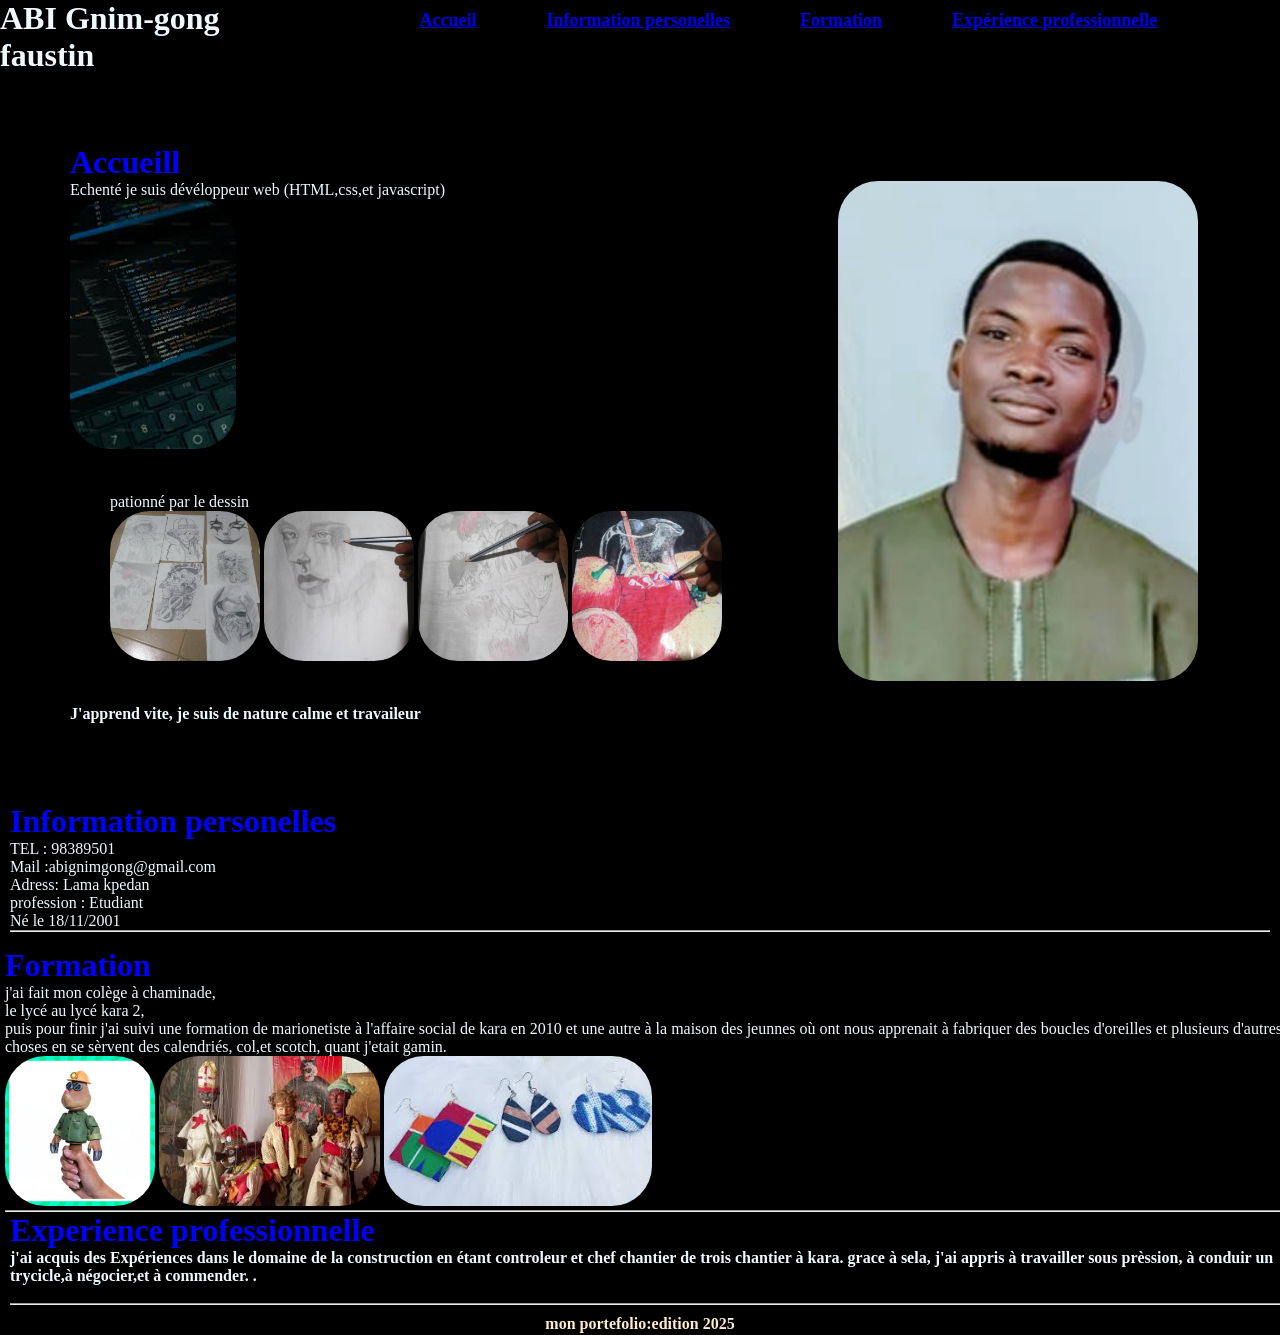
==== index.html @ 615dd796 "Initial commit" ====
<!DOCTYPE html>
<html lang="fr">
<head>
    <meta charset="UTF-8">
    <meta name="viewport" content="width=device-width, initial-scale=1.0">
    <title>EXERCICE</title>
    <link rel="stylesheet" href="index.css">
</head>
<body>
    <header>
        <h1 style="color: aliceblue;">ABI Gnim-gong <br>
        faustin</h1>
        <nav>
            <ul>
                <li><a href="#">Accueil</a></li>
                <li><a href="#">Information personelles</a></li>
                <li><a href="#">Formation</a></li>
                <li><a href="#">Expérience professionnelle</a></li>

            </ul>
       
        </nav>
        
    </header>
    <main style="width: 100%;margin: 70px;color: aliceblue;">
        <h1>Accueill</h1>
        <div style="display: flex;">
          
            <div style="width: 60%;">
                <p>Echenté je suis dévéloppeur web (HTML,css,et javascript) </p>
                <img src="img/image.png" alt="" class="image">
                <div style="margin: 40px;">
                    <p> pationné par le dessin</p>
                    <img src="img/WhatsApp Image 2025-02-06 à 19.53.56_da1a4ca1.jpg" alt="" class="img1">
                    <img src="img/WhatsApp Image 2025-02-06 à 19.53.55_dcc9ee48.jpg" alt="" class="img1">
                    <img src="img/WhatsApp Image 2025-02-06 à 19.53.56_37efe175.jpg" alt="" class="img1">
                    <img src="img/WhatsApp Image 2025-02-06 à 19.53.57_7560d931.jpg" alt="" class="img1">
                    
                </div>
                <P style="font-weight: bold;"> J'apprend vite, je suis de nature calme et travaileur</P>
               

            </div>
            <div>
                <img src="img/Lumii_20250120_203452543.jpg" alt="">
            </div>

        </div>
    </main>
    <main style="margin: 10px;background-color: black;color: aliceblue;">
        
            <h1>Information personelles</h1>
            <p>TEL : 98389501</p>
            <P>Mail :abignimgong@gmail.com</P>
            <p>Adress: Lama kpedan</p>
            <p>profession : Etudiant</p>
            <p>Né le 18/11/2001</p>
            <hr>
        
    </main>
    <main style="margin: 5px;background-color: black;height: 45px;width: 100%;color: aliceblue; height: 250px;" >
        <h1>Formation</h1>
            <div style="margin: 1Opx;">
                    <p>j'ai fait mon colège à chaminade,<br>
                        le lycé au lycé kara 2, <br>
                    puis pour finir j'ai suivi une formation de marionetiste à l'affaire social de kara en 2010 et une autre à la maison des jeunnes où ont nous apprenait à fabriquer des boucles d'oreilles et plusieurs d'autres choses en se sèrvent des calendriés, col,et scotch,  quant j'etait gamin.
                    <br>
                    <img src="img/image copy.png" alt="" class="img1">
            <img src="img/image copy 2.png" alt="" class="img1">
            <img src="img/image copy 3.png" alt="" class="img1">
            <br>
                    </p>
                    <hr>
                    <br>
  
    </main>
    <main style="color: aliceblue;width: 100%;margin: 10px;">
        <h1>Experience professionnelle</h1>
        <p style="font-weight: bolder;">j'ai acquis des Expériences dans le domaine de la construction 
            en étant controleur et chef chantier de trois chantier à kara.
            grace à sela, j'ai appris à travailler sous prèssion, à conduir un trycicle,à négocier,et à commender.
           .
        </p>
        <br>
        <hr>

    </main>
    <footer style="background-color: black;width: 100%;height: 20px;color:blanchedalmond;">
        <p style="display: flex;justify-content: center;font-weight: bold;">mon portefolio:edition 2025</p>
    </footer>
</body>
</html>
---- index.css ----
*{
    margin: 0;
    padding: 0;
    box-sizing: border-box;
}
body{
    display: flex;
    flex-direction: column;
    background-color: black;

}
img{
    border-radius: 40px;
    box-shadow: none;
    height: 500px;
}
.img1{
    border-radius: 40px;
    box-shadow: none;
    height: 150px;
}
.yo{
    border-radius: 1px;

}
header{
    background-color: black;
    display: flex;
    gap: 190px;
    width: 100%;
    color: aliceblue;
}
header h1{
    
    font-weight: bold;
}
nav ul{
    list-style: none;
    gap: 70px;
    display: flex;
    margin: 10px;
    font-size: large;
    font-weight: bolder;
    
}
h1{
    color: blue;
}
.image{
    height: 250px;
}
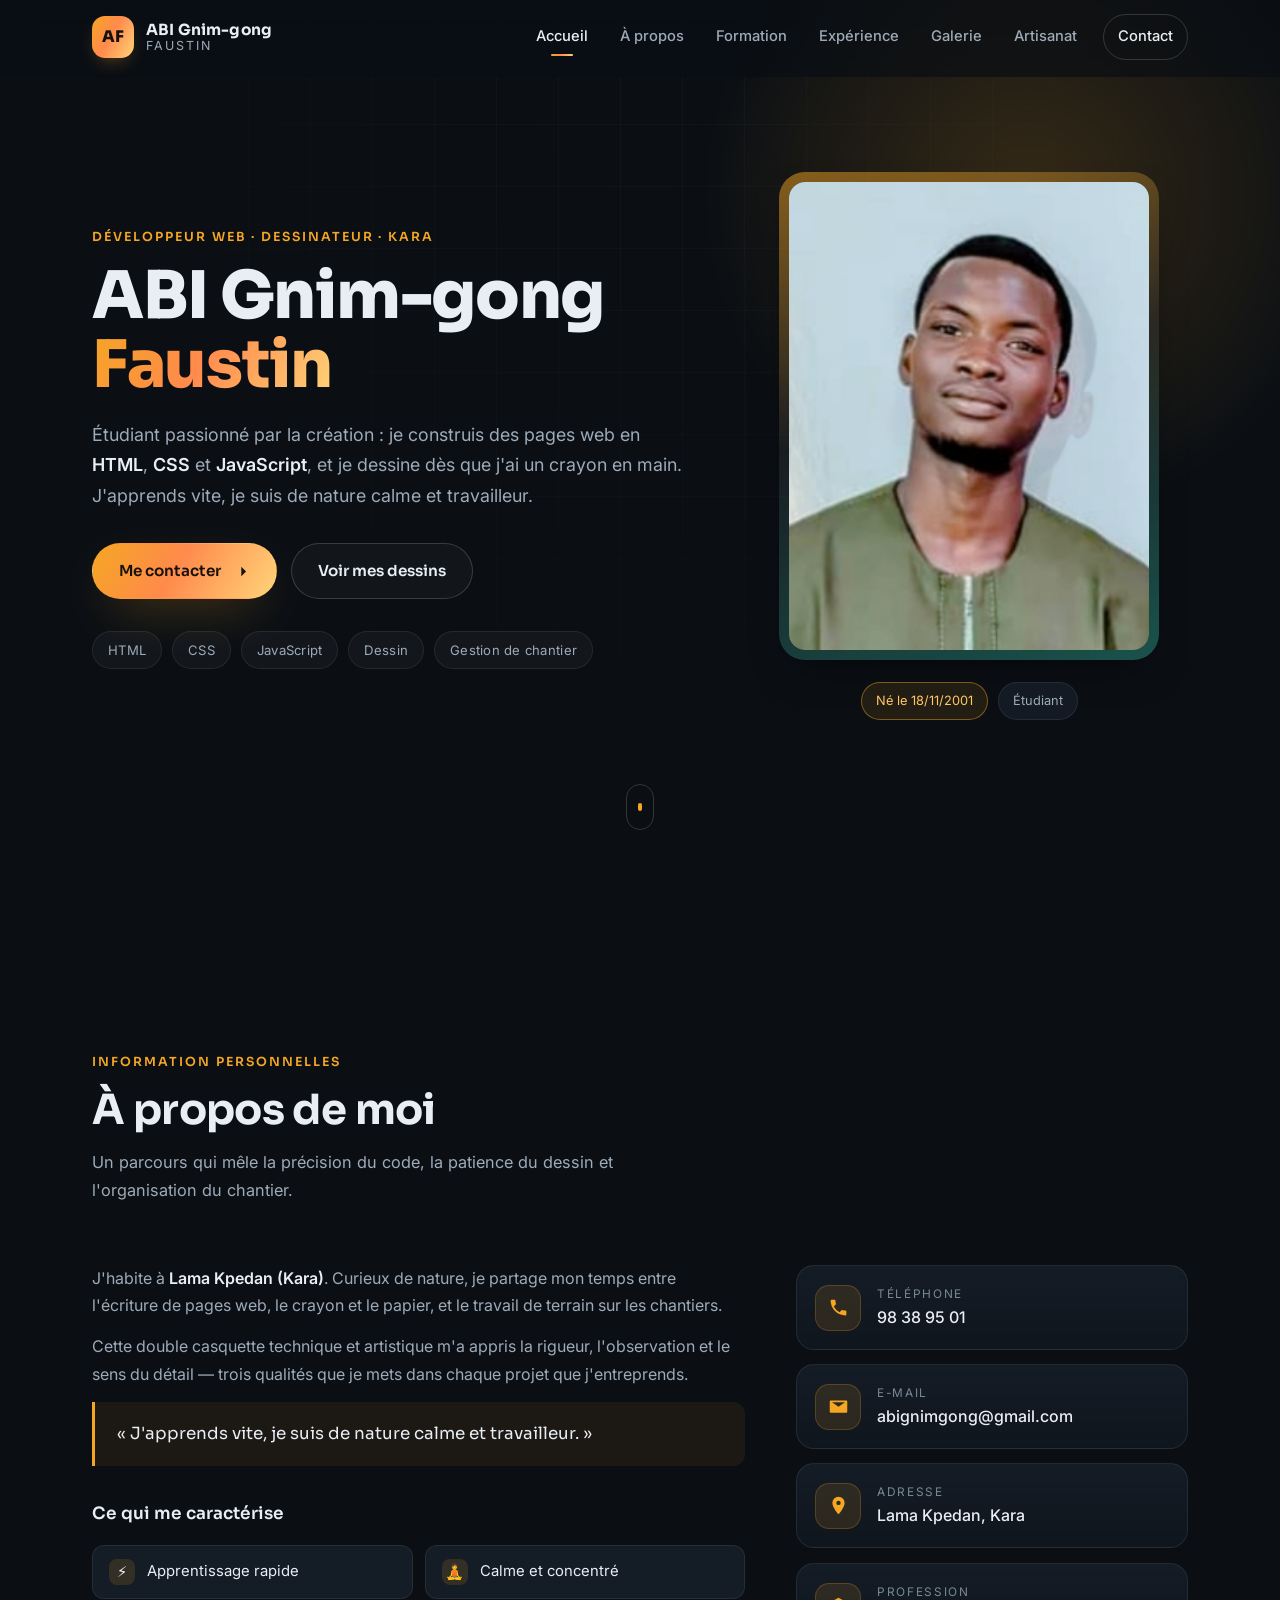
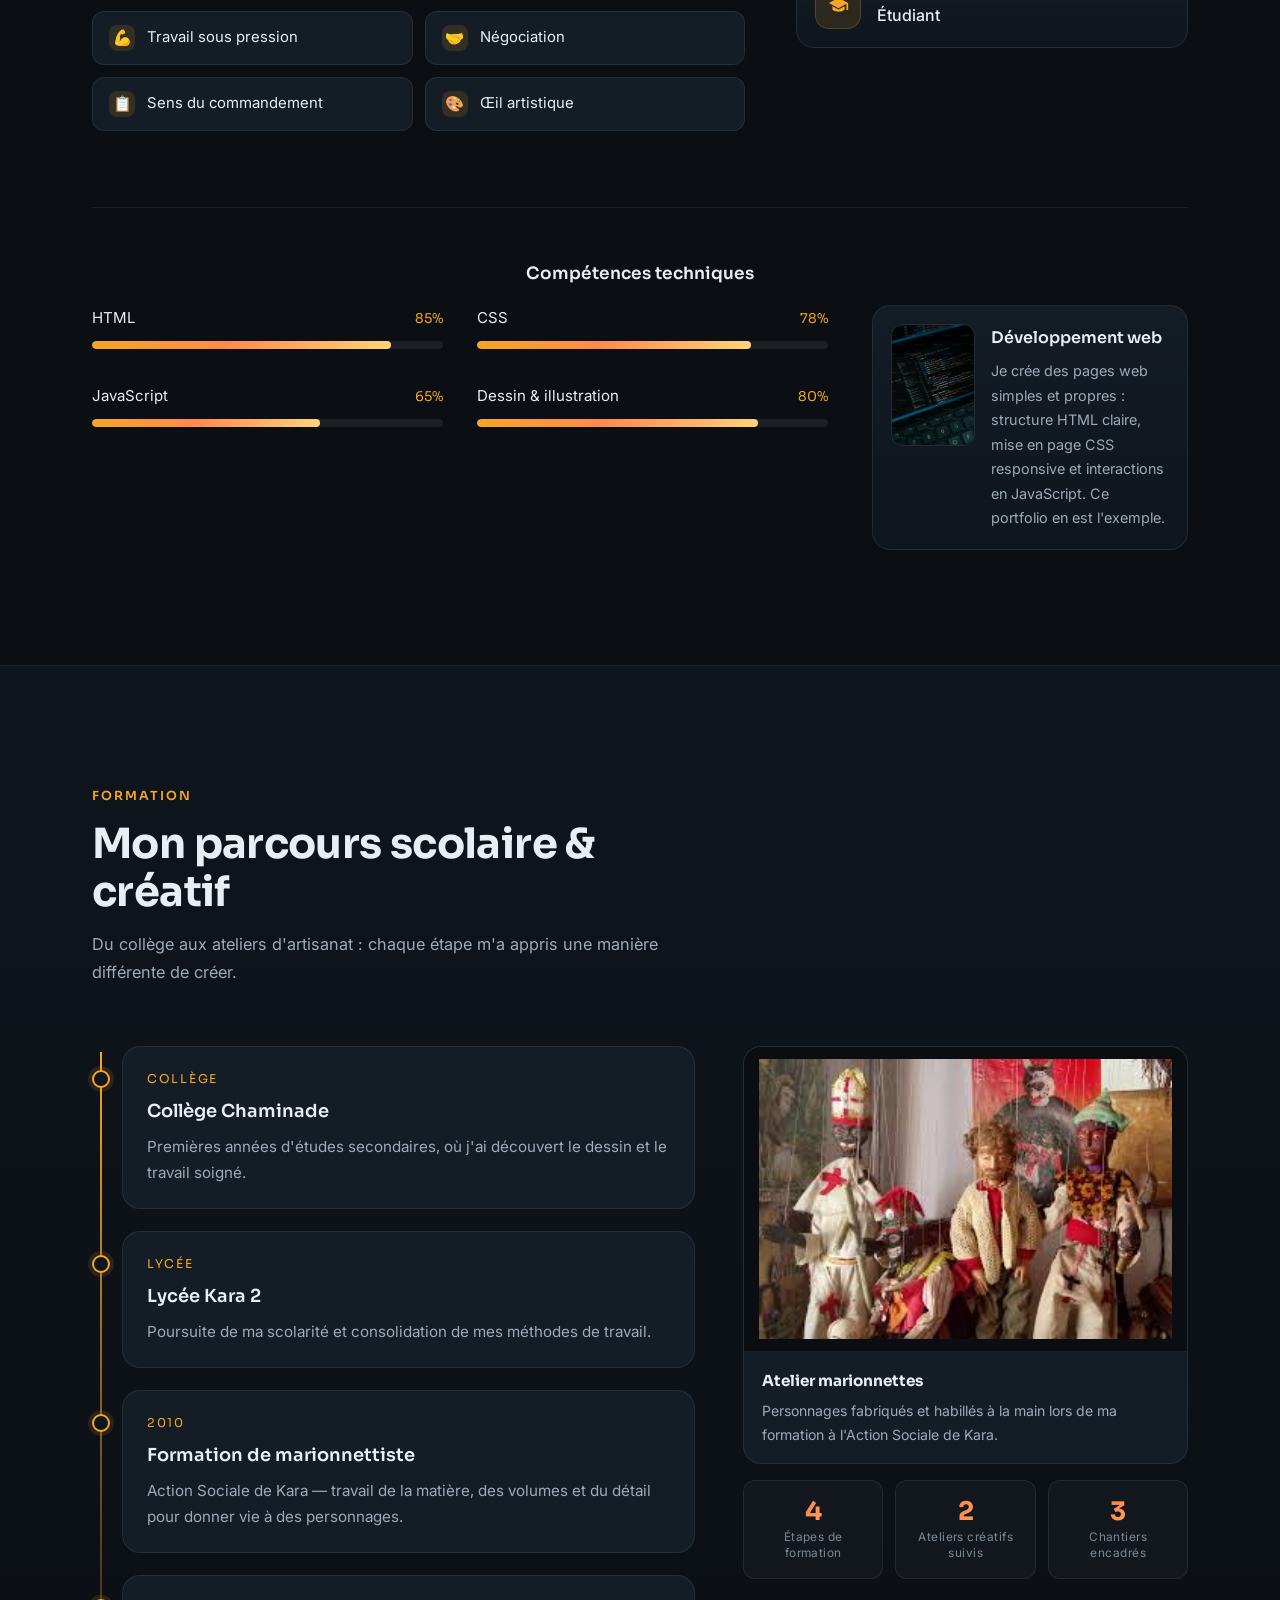
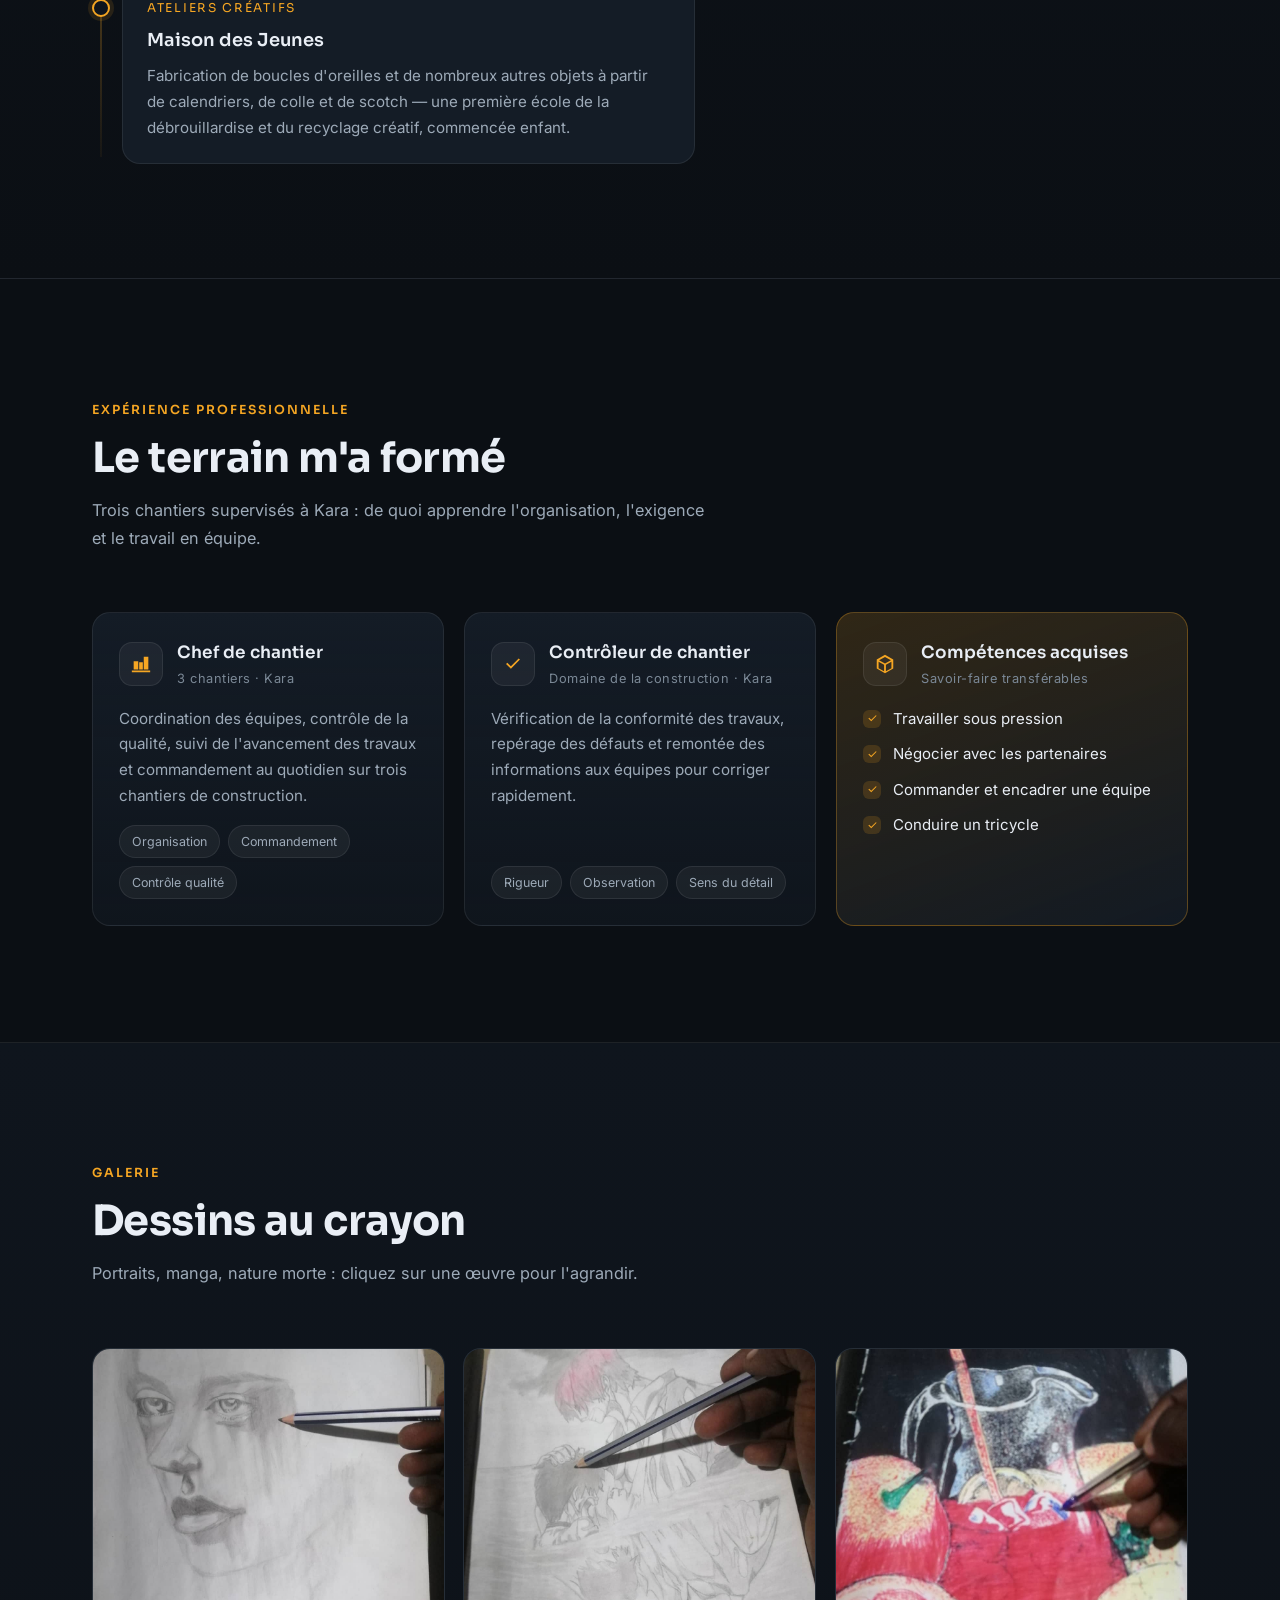
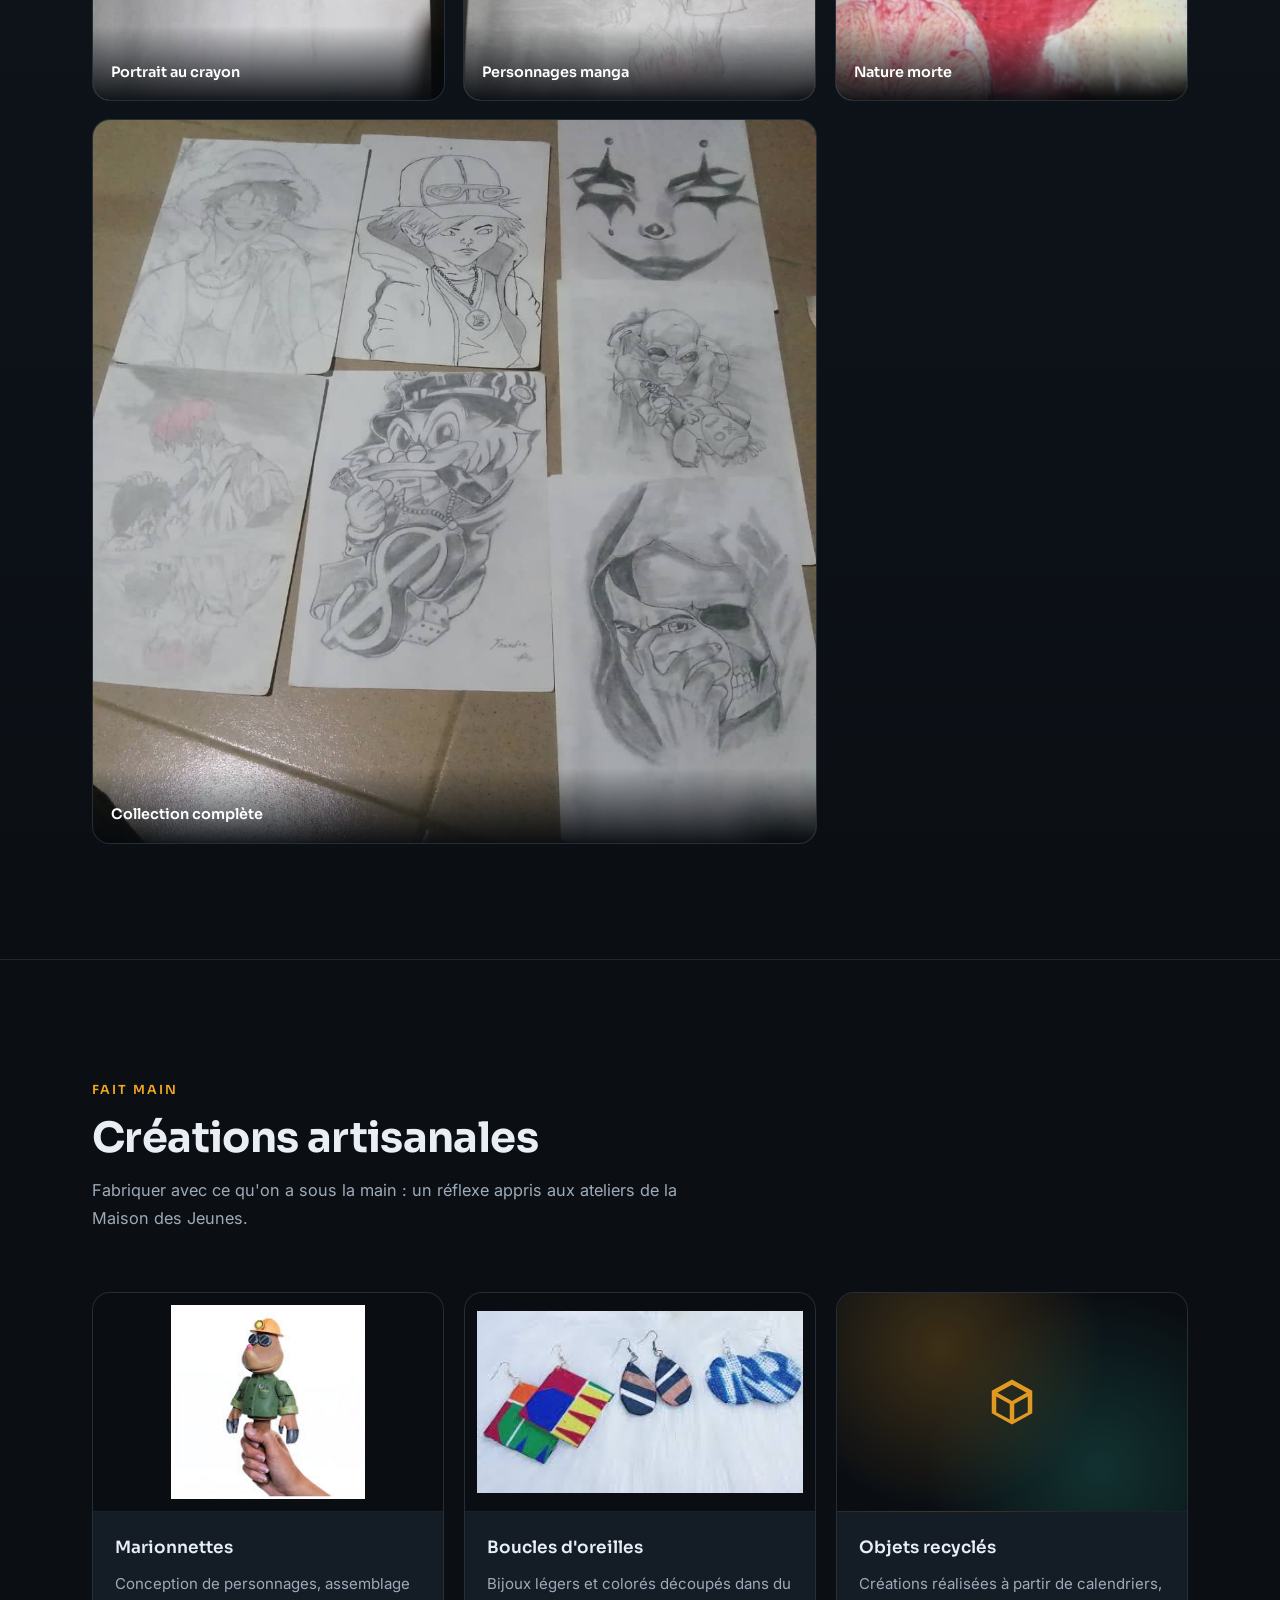
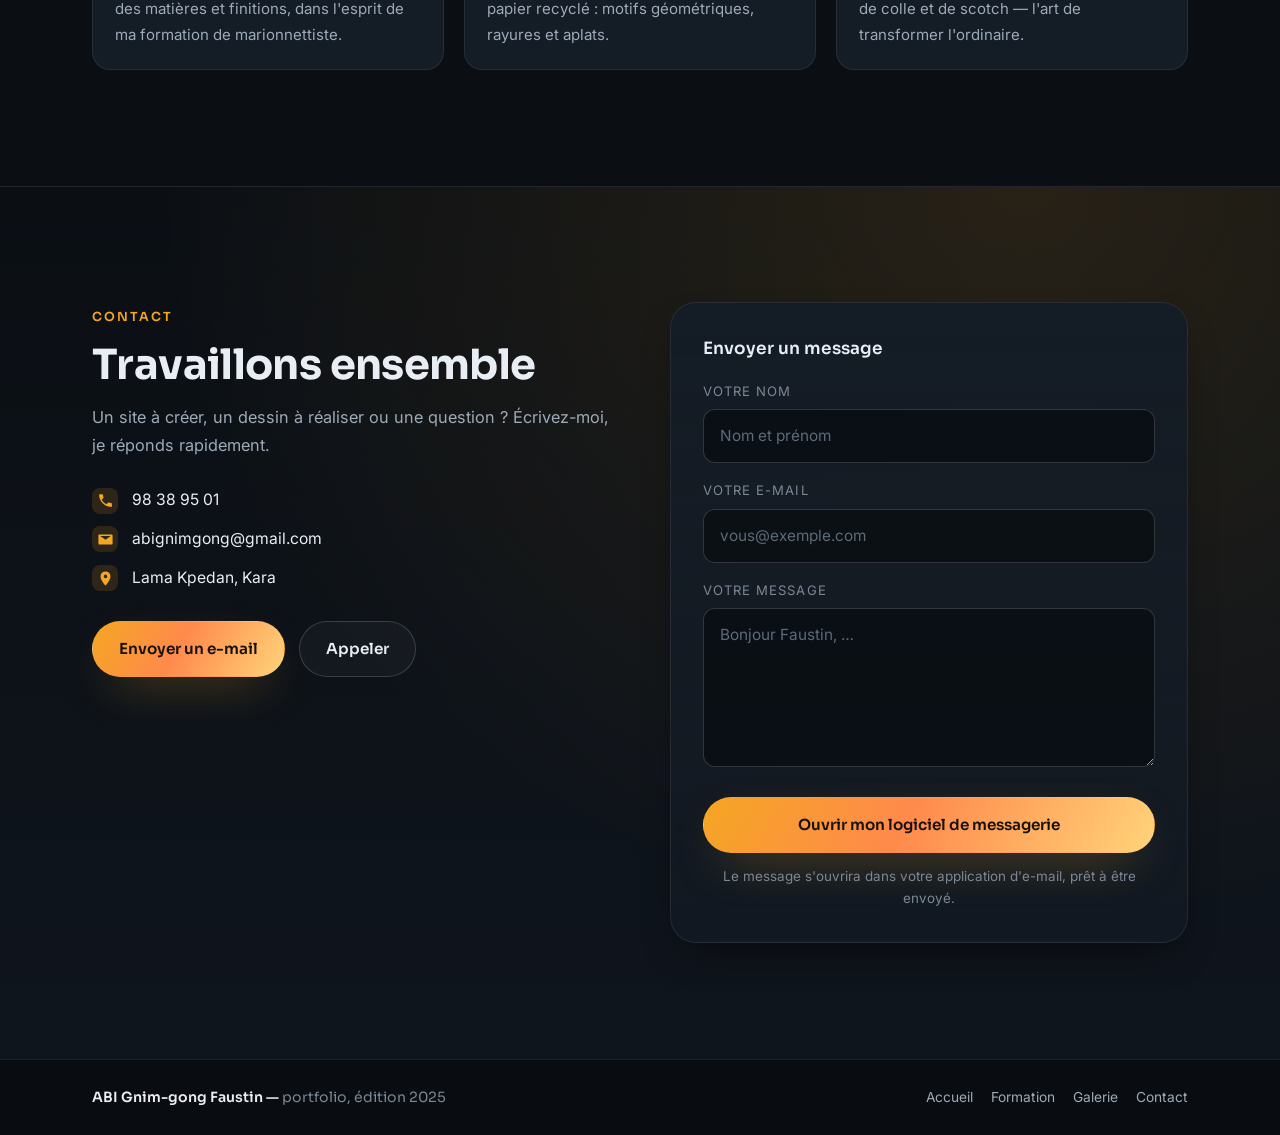
==== commit 0cce74e5: "Refonte complète du portfolio : structure, contenu et design - HTML réécrit : sections sémantiques (" ====
--- a/index.html
+++ b/index.html
@@ -1,92 +1,572 @@
 <!DOCTYPE html>
 <html lang="fr">
 <head>
-    <meta charset="UTF-8">
-    <meta name="viewport" content="width=device-width, initial-scale=1.0">
-    <title>EXERCICE</title>
-    <link rel="stylesheet" href="index.css">
+  <meta charset="UTF-8">
+  <meta name="viewport" content="width=device-width, initial-scale=1.0">
+  <title>ABI Gnim-gong Faustin — Développeur web &amp; dessinateur</title>
+  <meta name="description" content="Portfolio d'ABI Gnim-gong Faustin : développeur web (HTML, CSS, JavaScript), chef de chantier et dessinateur passionné. Découvrez son parcours, ses compétences et sa galerie de dessins.">
+  <meta name="author" content="ABI Gnim-gong Faustin">
+  <meta name="theme-color" content="#0b0f14">
+
+  <!-- Open Graph -->
+  <meta property="og:type" content="website">
+  <meta property="og:locale" content="fr_FR">
+  <meta property="og:title" content="ABI Gnim-gong Faustin — Développeur web &amp; dessinateur">
+  <meta property="og:description" content="Parcours, compétences, dessins et artisanat d'ABI Gnim-gong Faustin.">
+  <meta property="og:image" content="img/portrait.jpg">
+
+  <link rel="icon" href="data:image/svg+xml,%3Csvg xmlns='http://www.w3.org/2000/svg' viewBox='0 0 64 64'%3E%3Crect width='64' height='64' rx='14' fill='%230b0f14'/%3E%3Ctext x='32' y='43' font-family='system-ui,sans-serif' font-size='30' font-weight='700' fill='%23f5a623' text-anchor='middle'%3EAF%3C/text%3E%3C/svg%3E">
+
+  <link rel="preconnect" href="https://fonts.googleapis.com">
+  <link rel="preconnect" href="https://fonts.gstatic.com" crossorigin>
+  <link href="https://fonts.googleapis.com/css2?family=Sora:wght@500;600;700;800&family=Inter:wght@400;500;600&display=swap" rel="stylesheet">
+  <link rel="stylesheet" href="css/style.css">
+  <script>document.documentElement.classList.add("js");</script>
 </head>
 <body>
-    <header>
-        <h1 style="color: aliceblue;">ABI Gnim-gong <br>
-        faustin</h1>
-        <nav>
-            <ul>
-                <li><a href="#">Accueil</a></li>
-                <li><a href="#">Information personelles</a></li>
-                <li><a href="#">Formation</a></li>
-                <li><a href="#">Expérience professionnelle</a></li>
-
+  <a class="skip-link" href="#accueil">Aller au contenu principal</a>
+
+  <header class="site-header" id="header">
+    <div class="container header__inner">
+      <a class="brand" href="#accueil" aria-label="Accueil — ABI Gnim-gong Faustin">
+        <span class="brand__mark">AF</span>
+        <span class="brand__text">
+          <strong>ABI Gnim-gong</strong>
+          <small>Faustin</small>
+        </span>
+      </a>
+
+      <button class="nav-toggle" id="navToggle" aria-expanded="false" aria-controls="primaryNav" aria-label="Ouvrir le menu">
+        <span></span><span></span><span></span>
+      </button>
+
+      <nav class="nav" id="primaryNav" aria-label="Navigation principale">
+        <ul>
+          <li><a href="#accueil" class="nav__link is-active">Accueil</a></li>
+          <li><a href="#apropos" class="nav__link">À propos</a></li>
+          <li><a href="#formation" class="nav__link">Formation</a></li>
+          <li><a href="#experience" class="nav__link">Expérience</a></li>
+          <li><a href="#galerie" class="nav__link">Galerie</a></li>
+          <li><a href="#artisanat" class="nav__link">Artisanat</a></li>
+          <li><a href="#contact" class="nav__link nav__link--cta">Contact</a></li>
+        </ul>
+      </nav>
+    </div>
+    <div class="scroll-progress" id="scrollProgress" aria-hidden="true"></div>
+  </header>
+
+  <main>
+    <!-- ===================== HERO ===================== -->
+    <section class="hero" id="accueil">
+      <div class="hero__glow" aria-hidden="true"></div>
+      <div class="container hero__inner">
+        <div class="hero__content reveal">
+          <p class="eyebrow">Développeur web <span aria-hidden="true">·</span> Dessinateur <span aria-hidden="true">·</span> Kara</p>
+          <h1 class="hero__title">
+            ABI Gnim-gong <span class="grad">Faustin</span>
+          </h1>
+          <p class="hero__lead">
+            Étudiant passionné par la création : je construis des pages web en
+            <strong>HTML</strong>, <strong>CSS</strong> et <strong>JavaScript</strong>, et je dessine dès que
+            j'ai un crayon en main. J'apprends vite, je suis de nature calme et travailleur.
+          </p>
+
+          <div class="hero__actions">
+            <a class="btn btn--primary" href="#contact">
+              Me contacter
+              <svg viewBox="0 0 24 24" aria-hidden="true"><path d="M5 12h14M13 6l6 6-6 6"/></svg>
+            </a>
+            <a class="btn btn--ghost" href="#galerie">
+              Voir mes dessins
+            </a>
+          </div>
+
+          <ul class="chips" aria-label="Compétences clés">
+            <li>HTML</li>
+            <li>CSS</li>
+            <li>JavaScript</li>
+            <li>Dessin</li>
+            <li>Gestion de chantier</li>
+          </ul>
+        </div>
+
+        <div class="hero__media reveal" data-delay="120">
+          <div class="portrait-card">
+            <img src="img/portrait.jpg" width="518" height="720"
+                 alt="Portrait d'ABI Gnim-gong Faustin" fetchpriority="high" decoding="async">
+          </div>
+          <div class="portrait-badges">
+            <span class="badge badge--amber">Né le 18/11/2001</span>
+            <span class="badge">Étudiant</span>
+          </div>
+        </div>
+      </div>
+
+      <a class="scroll-hint" href="#apropos" aria-label="Descendre vers la section À propos">
+        <span></span>
+      </a>
+    </section>
+
+    <!-- ===================== À PROPOS ===================== -->
+    <section class="section" id="apropos">
+      <div class="container">
+        <header class="section__head reveal">
+          <p class="eyebrow">Information personnelles</p>
+          <h2 class="section__title">À propos de moi</h2>
+          <p class="section__subtitle">
+            Un parcours qui mêle la précision du code, la patience du dessin et l'organisation du chantier.
+          </p>
+        </header>
+
+        <div class="about">
+          <div class="about__text reveal">
+            <p>
+              J'habite à <strong>Lama Kpedan (Kara)</strong>. Curieux de nature, je partage mon temps entre
+              l'écriture de pages web, le crayon et le papier, et le travail de terrain sur les chantiers.
+            </p>
+            <p>
+              Cette double casquette technique et artistique m'a appris la rigueur, l'observation et le sens du
+              détail — trois qualités que je mets dans chaque projet que j'entreprends.
+            </p>
+            <p class="about__quote">
+              « J'apprends vite, je suis de nature calme et travailleur. »
+            </p>
+
+            <h3 class="h3">Ce qui me caractérise</h3>
+            <ul class="feature-list">
+              <li><span class="ico" aria-hidden="true">⚡</span> Apprentissage rapide</li>
+              <li><span class="ico" aria-hidden="true">🧘</span> Calme et concentré</li>
+              <li><span class="ico" aria-hidden="true">💪</span> Travail sous pression</li>
+              <li><span class="ico" aria-hidden="true">🤝</span> Négociation</li>
+              <li><span class="ico" aria-hidden="true">📋</span> Sens du commandement</li>
+              <li><span class="ico" aria-hidden="true">🎨</span> Œil artistique</li>
             </ul>
-       
-        </nav>
-        
-    </header>
-    <main style="width: 100%;margin: 70px;color: aliceblue;">
-        <h1>Accueill</h1>
-        <div style="display: flex;">
-          
-            <div style="width: 60%;">
-                <p>Echenté je suis dévéloppeur web (HTML,css,et javascript) </p>
-                <img src="img/image.png" alt="" class="image">
-                <div style="margin: 40px;">
-                    <p> pationné par le dessin</p>
-                    <img src="img/WhatsApp Image 2025-02-06 à 19.53.56_da1a4ca1.jpg" alt="" class="img1">
-                    <img src="img/WhatsApp Image 2025-02-06 à 19.53.55_dcc9ee48.jpg" alt="" class="img1">
-                    <img src="img/WhatsApp Image 2025-02-06 à 19.53.56_37efe175.jpg" alt="" class="img1">
-                    <img src="img/WhatsApp Image 2025-02-06 à 19.53.57_7560d931.jpg" alt="" class="img1">
-                    
-                </div>
-                <P style="font-weight: bold;"> J'apprend vite, je suis de nature calme et travaileur</P>
-               
-
+          </div>
+
+          <div class="about__cards">
+            <article class="info-card reveal" data-delay="60">
+              <span class="info-card__icon" aria-hidden="true">
+                <svg viewBox="0 0 24 24"><path d="M6.6 10.8a15.1 15.1 0 0 0 6.6 6.6l2.2-2.2a1 1 0 0 1 1-.25 11.4 11.4 0 0 0 3.6.58 1 1 0 0 1 1 1V20a1 1 0 0 1-1 1A17 17 0 0 1 3 4a1 1 0 0 1 1-1h3.5a1 1 0 0 1 1 1 11.4 11.4 0 0 0 .58 3.6 1 1 0 0 1-.25 1z"/></svg>
+              </span>
+              <div>
+                <p class="info-card__label">Téléphone</p>
+                <p class="info-card__value"><a href="tel:+22898389501">98 38 95 01</a></p>
+              </div>
+            </article>
+
+            <article class="info-card reveal" data-delay="100">
+              <span class="info-card__icon" aria-hidden="true">
+                <svg viewBox="0 0 24 24"><path d="M3 5h18a1 1 0 0 1 1 1v12a1 1 0 0 1-1 1H3a1 1 0 0 1-1-1V6a1 1 0 0 1 1-1m1.6 2L12 12.2 19.4 7z"/></svg>
+              </span>
+              <div>
+                <p class="info-card__label">E-mail</p>
+                <p class="info-card__value"><a href="mailto:abignimgong@gmail.com">abignimgong@gmail.com</a></p>
+              </div>
+            </article>
+
+            <article class="info-card reveal" data-delay="140">
+              <span class="info-card__icon" aria-hidden="true">
+                <svg viewBox="0 0 24 24"><path d="M12 2a7 7 0 0 0-7 7c0 5.25 7 13 7 13s7-7.75 7-13a7 7 0 0 0-7-7m0 9.5A2.5 2.5 0 1 1 14.5 9 2.5 2.5 0 0 1 12 11.5"/></svg>
+              </span>
+              <div>
+                <p class="info-card__label">Adresse</p>
+                <p class="info-card__value">Lama Kpedan, Kara</p>
+              </div>
+            </article>
+
+            <article class="info-card reveal" data-delay="180">
+              <span class="info-card__icon" aria-hidden="true">
+                <svg viewBox="0 0 24 24"><path d="M12 3 1 9l11 6 9-4.9V17h2V9zm0 13.7L5 12.9V16c0 1.7 3.1 3 7 3s7-1.3 7-3v-3.1z"/></svg>
+              </span>
+              <div>
+                <p class="info-card__label">Profession</p>
+                <p class="info-card__value">Étudiant</p>
+              </div>
+            </article>
+          </div>
+        </div>
+
+        <!-- Compétences -->
+        <div class="skills" id="competences">
+          <h3 class="h3 h3--center reveal">Compétences techniques</h3>
+          <div class="skills__layout">
+            <div class="skills__grid">
+              <div class="skill reveal" style="--level: 85%">
+                <div class="skill__top"><span>HTML</span><span class="skill__pct">85%</span></div>
+                <div class="skill__bar"><i></i></div>
+              </div>
+              <div class="skill reveal" style="--level: 78%" data-delay="60">
+                <div class="skill__top"><span>CSS</span><span class="skill__pct">78%</span></div>
+                <div class="skill__bar"><i></i></div>
+              </div>
+              <div class="skill reveal" style="--level: 65%" data-delay="120">
+                <div class="skill__top"><span>JavaScript</span><span class="skill__pct">65%</span></div>
+                <div class="skill__bar"><i></i></div>
+              </div>
+              <div class="skill reveal" style="--level: 80%" data-delay="180">
+                <div class="skill__top"><span>Dessin &amp; illustration</span><span class="skill__pct">80%</span></div>
+                <div class="skill__bar"><i></i></div>
+              </div>
             </div>
-            <div>
-                <img src="img/Lumii_20250120_203452543.jpg" alt="">
+
+            <aside class="code-card reveal" data-delay="120">
+              <img src="img/code.jpg" width="183" height="275" loading="lazy" decoding="async"
+                   alt="Éditeur de code affiché sur un écran d'ordinateur portable">
+              <div class="code-card__body">
+                <h4>Développement web</h4>
+                <p>
+                  Je crée des pages web simples et propres : structure HTML claire, mise en page CSS
+                  responsive et interactions en JavaScript. Ce portfolio en est l'exemple.
+                </p>
+              </div>
+            </aside>
+          </div>
+        </div>
+      </div>
+    </section>
+
+    <!-- ===================== FORMATION ===================== -->
+    <section class="section section--alt" id="formation">
+      <div class="container">
+        <header class="section__head reveal">
+          <p class="eyebrow">Formation</p>
+          <h2 class="section__title">Mon parcours scolaire &amp; créatif</h2>
+          <p class="section__subtitle">
+            Du collège aux ateliers d'artisanat : chaque étape m'a appris une manière différente de créer.
+          </p>
+        </header>
+
+        <div class="formation">
+          <ol class="timeline">
+            <li class="timeline__item reveal">
+              <span class="timeline__dot" aria-hidden="true"></span>
+              <div class="timeline__body">
+                <p class="timeline__date">Collège</p>
+                <h3 class="timeline__title">Collège Chaminade</h3>
+                <p>Premières années d'études secondaires, où j'ai découvert le dessin et le travail soigné.</p>
+              </div>
+            </li>
+
+            <li class="timeline__item reveal" data-delay="60">
+              <span class="timeline__dot" aria-hidden="true"></span>
+              <div class="timeline__body">
+                <p class="timeline__date">Lycée</p>
+                <h3 class="timeline__title">Lycée Kara 2</h3>
+                <p>Poursuite de ma scolarité et consolidation de mes méthodes de travail.</p>
+              </div>
+            </li>
+
+            <li class="timeline__item reveal" data-delay="120">
+              <span class="timeline__dot" aria-hidden="true"></span>
+              <div class="timeline__body">
+                <p class="timeline__date">2010</p>
+                <h3 class="timeline__title">Formation de marionnettiste</h3>
+                <p>Action Sociale de Kara — travail de la matière, des volumes et du détail pour donner vie à des personnages.</p>
+              </div>
+            </li>
+
+            <li class="timeline__item reveal" data-delay="180">
+              <span class="timeline__dot" aria-hidden="true"></span>
+              <div class="timeline__body">
+                <p class="timeline__date">Ateliers créatifs</p>
+                <h3 class="timeline__title">Maison des Jeunes</h3>
+                <p>
+                  Fabrication de boucles d'oreilles et de nombreux autres objets à partir de calendriers, de colle
+                  et de scotch — une première école de la débrouillardise et du recyclage créatif, commencée enfant.
+                </p>
+              </div>
+            </li>
+          </ol>
+
+          <aside class="formation__aside reveal" data-delay="120">
+            <figure class="figure-card">
+              <img src="img/artisanat/marionnettes.png" width="273" height="185" loading="lazy" decoding="async"
+                   alt="Groupe de marionnettes traditionnelles fabriquées à la main, présentées côte à côte">
+              <figcaption>
+                <strong>Atelier marionnettes</strong>
+                Personnages fabriqués et habillés à la main lors de ma formation à l'Action Sociale de Kara.
+              </figcaption>
+            </figure>
+
+            <ul class="mini-stats">
+              <li>
+                <span class="mini-stats__num">4</span>
+                <span class="mini-stats__label">Étapes de formation</span>
+              </li>
+              <li>
+                <span class="mini-stats__num">2</span>
+                <span class="mini-stats__label">Ateliers créatifs suivis</span>
+              </li>
+              <li>
+                <span class="mini-stats__num">3</span>
+                <span class="mini-stats__label">Chantiers encadrés</span>
+              </li>
+            </ul>
+          </aside>
+        </div>
+      </div>
+    </section>
+
+    <!-- ===================== EXPÉRIENCE ===================== -->
+    <section class="section" id="experience">
+      <div class="container">
+        <header class="section__head reveal">
+          <p class="eyebrow">Expérience professionnelle</p>
+          <h2 class="section__title">Le terrain m'a formé</h2>
+          <p class="section__subtitle">
+            Trois chantiers supervisés à Kara : de quoi apprendre l'organisation, l'exigence et le travail en équipe.
+          </p>
+        </header>
+
+        <div class="exp">
+          <article class="exp__card reveal">
+            <header class="exp__head">
+              <span class="exp__icon" aria-hidden="true">
+                <svg viewBox="0 0 24 24"><path d="M2 21h20v-2H2zm2-3h5V9H4zm6 0h4v-8h-4zm5 0h5V4h-5z"/></svg>
+              </span>
+              <div>
+                <h3>Chef de chantier</h3>
+                <p class="exp__meta">3 chantiers · Kara</p>
+              </div>
+            </header>
+            <p>
+              Coordination des équipes, contrôle de la qualité, suivi de l'avancement des travaux et commandement
+              au quotidien sur trois chantiers de construction.
+            </p>
+            <ul class="tags">
+              <li>Organisation</li>
+              <li>Commandement</li>
+              <li>Contrôle qualité</li>
+            </ul>
+          </article>
+
+          <article class="exp__card reveal" data-delay="80">
+            <header class="exp__head">
+              <span class="exp__icon" aria-hidden="true">
+                <svg viewBox="0 0 24 24"><path d="M9.7 17.3 4.4 12l1.4-1.4 3.9 3.9 8.5-8.5L19.6 7z"/></svg>
+              </span>
+              <div>
+                <h3>Contrôleur de chantier</h3>
+                <p class="exp__meta">Domaine de la construction · Kara</p>
+              </div>
+            </header>
+            <p>
+              Vérification de la conformité des travaux, repérage des défauts et remontée des informations
+              aux équipes pour corriger rapidement.
+            </p>
+            <ul class="tags">
+              <li>Rigueur</li>
+              <li>Observation</li>
+              <li>Sens du détail</li>
+            </ul>
+          </article>
+
+          <article class="exp__card exp__card--accent reveal" data-delay="160">
+            <header class="exp__head">
+              <span class="exp__icon" aria-hidden="true">
+                <svg viewBox="0 0 24 24"><path d="M12 2 3 7v10l9 5 9-5V7zm0 2.3 6.5 3.6L12 11.5 5.5 7.9zM5 9.6l6 3.3v6.9l-6-3.3zm8 10.2v-6.9l6-3.3v6.9z"/></svg>
+              </span>
+              <div>
+                <h3>Compétences acquises</h3>
+                <p class="exp__meta">Savoir-faire transférables</p>
+              </div>
+            </header>
+            <ul class="check-list">
+              <li>Travailler sous pression</li>
+              <li>Négocier avec les partenaires</li>
+              <li>Commander et encadrer une équipe</li>
+              <li>Conduire un tricycle</li>
+            </ul>
+          </article>
+        </div>
+      </div>
+    </section>
+
+    <!-- ===================== GALERIE ===================== -->
+    <section class="section section--alt" id="galerie">
+      <div class="container">
+        <header class="section__head reveal">
+          <p class="eyebrow">Galerie</p>
+          <h2 class="section__title">Dessins au crayon</h2>
+          <p class="section__subtitle">
+            Portraits, manga, nature morte : cliquez sur une œuvre pour l'agrandir.
+          </p>
+        </header>
+
+        <div class="masonry" id="dessins">
+          <a class="draw reveal" href="img/dessins/portrait-crayon.jpg"
+             data-src="img/dessins/portrait-crayon.jpg"
+             data-caption="Portrait au crayon — travail des ombres et du regard">
+            <img src="img/dessins/portrait-crayon.jpg" width="1080" height="1080" loading="lazy" decoding="async"
+                 alt="Dessin au crayon du portrait d'une femme réalisé en cours de travail">
+            <span class="draw__cap">Portrait au crayon</span>
+          </a>
+
+          <a class="draw reveal" data-delay="60" href="img/dessins/manga.jpg"
+             data-src="img/dessins/manga.jpg"
+             data-caption="Personnages manga — crayon et touches de pastel">
+            <img src="img/dessins/manga.jpg" width="1080" height="1080" loading="lazy" decoding="async"
+                 alt="Dessin manga de deux personnages réalisé au crayon">
+            <span class="draw__cap">Personnages manga</span>
+          </a>
+
+          <a class="draw reveal" data-delay="120" href="img/dessins/nature-morte.jpg"
+             data-src="img/dessins/nature-morte.jpg"
+             data-caption="Nature morte colorée — travail de la couleur et de la matière">
+            <img src="img/dessins/nature-morte.jpg" width="1080" height="1080" loading="lazy" decoding="async"
+                 alt="Nature morte colorée représentant des fruits et un pichet">
+            <span class="draw__cap">Nature morte</span>
+          </a>
+
+          <a class="draw draw--wide reveal" data-delay="180" href="img/dessins/collection.jpg"
+             data-src="img/dessins/collection.jpg"
+             data-caption="Collection de dessins — manga, cartoons et portraits">
+            <img src="img/dessins/collection.jpg" width="1080" height="1080" loading="lazy" decoding="async"
+                 alt="Plusieurs dessins au crayon disposés au sol : personnages manga, cartoons et portraits">
+            <span class="draw__cap">Collection complète</span>
+          </a>
+        </div>
+      </div>
+    </section>
+
+    <!-- ===================== ARTISANAT ===================== -->
+    <section class="section" id="artisanat">
+      <div class="container">
+        <header class="section__head reveal">
+          <p class="eyebrow">Fait main</p>
+          <h2 class="section__title">Créations artisanales</h2>
+          <p class="section__subtitle">
+            Fabriquer avec ce qu'on a sous la main : un réflexe appris aux ateliers de la Maison des Jeunes.
+          </p>
+        </header>
+
+        <div class="cards-3">
+          <article class="craft reveal">
+            <img src="img/artisanat/marionnette-mineur.png" width="209" height="209" loading="lazy" decoding="async"
+                 alt="Marionnette d'un mineur avec casque et lunettes">
+            <div class="craft__body">
+              <h3>Marionnettes</h3>
+              <p>Conception de personnages, assemblage des matières et finitions, dans l'esprit de ma formation de marionnettiste.</p>
             </div>
-
-        </div>
-    </main>
-    <main style="margin: 10px;background-color: black;color: aliceblue;">
-        
-            <h1>Information personelles</h1>
-            <p>TEL : 98389501</p>
-            <P>Mail :abignimgong@gmail.com</P>
-            <p>Adress: Lama kpedan</p>
-            <p>profession : Etudiant</p>
-            <p>Né le 18/11/2001</p>
-            <hr>
-        
-    </main>
-    <main style="margin: 5px;background-color: black;height: 45px;width: 100%;color: aliceblue; height: 250px;" >
-        <h1>Formation</h1>
-            <div style="margin: 1Opx;">
-                    <p>j'ai fait mon colège à chaminade,<br>
-                        le lycé au lycé kara 2, <br>
-                    puis pour finir j'ai suivi une formation de marionetiste à l'affaire social de kara en 2010 et une autre à la maison des jeunnes où ont nous apprenait à fabriquer des boucles d'oreilles et plusieurs d'autres choses en se sèrvent des calendriés, col,et scotch,  quant j'etait gamin.
-                    <br>
-                    <img src="img/image copy.png" alt="" class="img1">
-            <img src="img/image copy 2.png" alt="" class="img1">
-            <img src="img/image copy 3.png" alt="" class="img1">
-            <br>
-                    </p>
-                    <hr>
-                    <br>
-  
-    </main>
-    <main style="color: aliceblue;width: 100%;margin: 10px;">
-        <h1>Experience professionnelle</h1>
-        <p style="font-weight: bolder;">j'ai acquis des Expériences dans le domaine de la construction 
-            en étant controleur et chef chantier de trois chantier à kara.
-            grace à sela, j'ai appris à travailler sous prèssion, à conduir un trycicle,à négocier,et à commender.
-           .
-        </p>
-        <br>
-        <hr>
-
-    </main>
-    <footer style="background-color: black;width: 100%;height: 20px;color:blanchedalmond;">
-        <p style="display: flex;justify-content: center;font-weight: bold;">mon portefolio:edition 2025</p>
-    </footer>
+          </article>
+
+          <article class="craft reveal" data-delay="80">
+            <img src="img/artisanat/boucles-oreilles.png" width="300" height="168" loading="lazy" decoding="async"
+                 alt="Trois paires de boucles d'oreilles en papier coloré">
+            <div class="craft__body">
+              <h3>Boucles d'oreilles</h3>
+              <p>Bijoux légers et colorés découpés dans du papier recyclé : motifs géométriques, rayures et aplats.</p>
+            </div>
+          </article>
+
+          <article class="craft reveal" data-delay="160">
+            <div class="craft__visual" aria-hidden="true">
+              <svg viewBox="0 0 24 24"><path d="M12 2 3 7v10l9 5 9-5V7zm0 2.3 6.5 3.6L12 11.5 5.5 7.9zM5 9.6l6 3.3v6.9l-6-3.3zm8 10.2v-6.9l6-3.3v6.9z"/></svg>
+            </div>
+            <div class="craft__body">
+              <h3>Objets recyclés</h3>
+              <p>Créations réalisées à partir de calendriers, de colle et de scotch — l'art de transformer l'ordinaire.</p>
+            </div>
+          </article>
+        </div>
+      </div>
+    </section>
+
+    <!-- ===================== CONTACT ===================== -->
+    <section class="section section--contact" id="contact">
+      <div class="container contact">
+        <div class="contact__intro reveal">
+          <p class="eyebrow">Contact</p>
+          <h2 class="section__title">Travaillons ensemble</h2>
+          <p class="section__subtitle">
+            Un site à créer, un dessin à réaliser ou une question ? Écrivez-moi, je réponds rapidement.
+          </p>
+
+          <ul class="contact__list">
+            <li>
+              <span class="ico" aria-hidden="true">
+                <svg viewBox="0 0 24 24"><path d="M6.6 10.8a15.1 15.1 0 0 0 6.6 6.6l2.2-2.2a1 1 0 0 1 1-.25 11.4 11.4 0 0 0 3.6.58 1 1 0 0 1 1 1V20a1 1 0 0 1-1 1A17 17 0 0 1 3 4a1 1 0 0 1 1-1h3.5a1 1 0 0 1 1 1 11.4 11.4 0 0 0 .58 3.6 1 1 0 0 1-.25 1z"/></svg>
+              </span>
+              <a href="tel:+22898389501">98 38 95 01</a>
+            </li>
+            <li>
+              <span class="ico" aria-hidden="true">
+                <svg viewBox="0 0 24 24"><path d="M3 5h18a1 1 0 0 1 1 1v12a1 1 0 0 1-1 1H3a1 1 0 0 1-1-1V6a1 1 0 0 1 1-1m1.6 2L12 12.2 19.4 7z"/></svg>
+              </span>
+              <a href="mailto:abignimgong@gmail.com">abignimgong@gmail.com</a>
+            </li>
+            <li>
+              <span class="ico" aria-hidden="true">
+                <svg viewBox="0 0 24 24"><path d="M12 2a7 7 0 0 0-7 7c0 5.25 7 13 7 13s7-7.75 7-13a7 7 0 0 0-7-7m0 9.5A2.5 2.5 0 1 1 14.5 9 2.5 2.5 0 0 1 12 11.5"/></svg>
+              </span>
+              Lama Kpedan, Kara
+            </li>
+          </ul>
+
+          <div class="contact__actions">
+            <a class="btn btn--primary" href="mailto:abignimgong@gmail.com?subject=Contact%20depuis%20votre%20portfolio">
+              Envoyer un e-mail
+            </a>
+            <a class="btn btn--ghost" href="tel:+22898389501">Appeler</a>
+          </div>
+        </div>
+
+        <form class="contact__form reveal" id="contactForm" data-delay="100" novalidate>
+          <h3 class="h3">Envoyer un message</h3>
+          <div class="field">
+            <label for="name">Votre nom</label>
+            <input type="text" id="name" name="name" autocomplete="name" placeholder="Nom et prénom" required>
+          </div>
+          <div class="field">
+            <label for="email">Votre e-mail</label>
+            <input type="email" id="email" name="email" autocomplete="email" placeholder="vous@exemple.com" required>
+          </div>
+          <div class="field">
+            <label for="message">Votre message</label>
+            <textarea id="message" name="message" rows="5" placeholder="Bonjour Faustin, …" required></textarea>
+          </div>
+          <button class="btn btn--primary btn--block" type="submit">Ouvrir mon logiciel de messagerie</button>
+          <p class="form-note" id="formNote" role="status" aria-live="polite">
+            Le message s'ouvrira dans votre application d'e-mail, prêt à être envoyé.
+          </p>
+        </form>
+      </div>
+    </section>
+  </main>
+
+  <footer class="site-footer">
+    <div class="container footer__inner">
+      <p class="footer__brand">ABI Gnim-gong Faustin — <span>portfolio, édition 2025</span></p>
+      <nav class="footer__nav" aria-label="Navigation de pied de page">
+        <a href="#accueil">Accueil</a>
+        <a href="#formation">Formation</a>
+        <a href="#galerie">Galerie</a>
+        <a href="#contact">Contact</a>
+      </nav>
+    </div>
+  </footer>
+
+  <button class="to-top" id="toTop" type="button" aria-label="Revenir en haut de la page">
+    <svg viewBox="0 0 24 24" aria-hidden="true"><path d="M12 5.5 4.5 13l1.4 1.4L11 9.3V20h2V9.3l5.1 5.1L19.5 13z"/></svg>
+  </button>
+
+  <!-- Lightbox -->
+  <div class="lightbox" id="lightbox" role="dialog" aria-modal="true" aria-label="Aperçu du dessin" hidden>
+    <button class="lightbox__close" id="lbClose" type="button" aria-label="Fermer l'aperçu">
+      <svg viewBox="0 0 24 24" aria-hidden="true"><path d="m6.4 5 5.6 5.6L17.6 5 19 6.4 13.4 12 19 17.6 17.6 19 12 13.4 6.4 19 5 17.6 10.6 12 5 6.4z"/></svg>
+    </button>
+    <button class="lightbox__nav lightbox__nav--prev" id="lbPrev" type="button" aria-label="Dessin précédent">
+      <svg viewBox="0 0 24 24" aria-hidden="true"><path d="M15.4 4.6 8 12l7.4 7.4L16.8 18 10.8 12l6-6z"/></svg>
+    </button>
+    <figure class="lightbox__figure">
+      <img id="lbImage" src="" alt="">
+      <figcaption id="lbCaption"></figcaption>
+    </figure>
+    <button class="lightbox__nav lightbox__nav--next" id="lbNext" type="button" aria-label="Dessin suivant">
+      <svg viewBox="0 0 24 24" aria-hidden="true"><path d="M8.6 4.6 16 12l-7.4 7.4L7.2 18l6-6-6-6z"/></svg>
+    </button>
+  </div>
+
+  <script src="js/main.js" defer></script>
 </body>
-</html>+</html>
--- a/css/style.css
+++ b/css/style.css
@@ -0,0 +1,1493 @@
+/* ==========================================================================
+   Portfolio — ABI Gnim-gong Faustin
+   Feuille de style principale
+   ========================================================================== */
+
+/* ---------- 1. Variables & reset ---------- */
+:root {
+  --bg: #0b0f14;
+  --bg-alt: #0f151d;
+  --surface: #141c26;
+  --surface-2: #1a2430;
+  --border: rgba(255, 255, 255, .08);
+  --border-strong: rgba(255, 255, 255, .16);
+
+  --text: #e9eef5;
+  --muted: #9daab8;
+  --muted-2: #7b8896;
+
+  --amber: #f5a623;
+  --amber-soft: #ffc766;
+  --teal: #34d3b4;
+  --gradient: linear-gradient(120deg, #f5a623 0%, #ff8a4c 45%, #ffd479 100%);
+
+  --radius: 18px;
+  --radius-sm: 12px;
+  --radius-lg: 26px;
+
+  --shadow: 0 18px 40px -18px rgba(0, 0, 0, .7);
+  --shadow-amber: 0 18px 50px -22px rgba(245, 166, 35, .75);
+
+  --container: 1160px;
+  --header-h: 76px;
+
+  --font-title: "Sora", system-ui, -apple-system, "Segoe UI", Roboto, sans-serif;
+  --font-body: "Inter", system-ui, -apple-system, "Segoe UI", Roboto, Arial, sans-serif;
+
+  --ease: cubic-bezier(.22, .61, .36, 1);
+}
+
+*,
+*::before,
+*::after { box-sizing: border-box; }
+
+* { margin: 0; padding: 0; }
+
+html {
+  scroll-behavior: smooth;
+  scroll-padding-top: calc(var(--header-h) + 16px);
+  -webkit-text-size-adjust: 100%;
+}
+
+body {
+  font-family: var(--font-body);
+  background: var(--bg);
+  color: var(--text);
+  line-height: 1.7;
+  font-size: 16px;
+  overflow-x: hidden;
+  -webkit-font-smoothing: antialiased;
+}
+
+img,
+svg { display: block; max-width: 100%; }
+
+img { height: auto; }
+
+a { color: inherit; text-decoration: none; }
+
+ul,
+ol { list-style: none; }
+
+button,
+input,
+textarea {
+  font: inherit;
+  color: inherit;
+}
+
+:focus-visible {
+  outline: 2px solid var(--amber);
+  outline-offset: 3px;
+  border-radius: 6px;
+}
+
+::selection {
+  background: rgba(245, 166, 35, .3);
+  color: #fff;
+}
+
+/* ---------- 2. Utilitaires ---------- */
+.container {
+  width: 100%;
+  max-width: var(--container);
+  margin-inline: auto;
+  padding-inline: clamp(18px, 4vw, 32px);
+}
+
+.skip-link {
+  position: absolute;
+  left: 50%;
+  top: -100px;
+  transform: translateX(-50%);
+  z-index: 200;
+  background: var(--amber);
+  color: #10151c;
+  font-weight: 600;
+  padding: 10px 18px;
+  border-radius: 0 0 12px 12px;
+  transition: top .2s var(--ease);
+}
+
+.skip-link:focus { top: 0; }
+
+.eyebrow {
+  display: inline-flex;
+  flex-wrap: wrap;
+  align-items: center;
+  gap: .5ch;
+  font-family: var(--font-title);
+  font-size: .78rem;
+  font-weight: 600;
+  letter-spacing: .16em;
+  text-transform: uppercase;
+  color: var(--amber);
+  margin-bottom: 14px;
+}
+
+.grad {
+  background: var(--gradient);
+  -webkit-background-clip: text;
+  background-clip: text;
+  color: transparent;
+  -webkit-text-fill-color: transparent;
+}
+
+/* ---------- 3. Animations ---------- */
+.js .reveal {
+  opacity: 0;
+  transform: translateY(26px);
+  transition: opacity .7s var(--ease), transform .7s var(--ease);
+  transition-delay: var(--delay, 0ms);
+  will-change: opacity, transform;
+}
+
+.js .reveal.is-visible {
+  opacity: 1;
+  transform: none;
+}
+
+@media (prefers-reduced-motion: reduce) {
+  html { scroll-behavior: auto; }
+  .js .reveal { opacity: 1; transform: none; transition: none; }
+  *,
+  *::before,
+  *::after {
+    animation-duration: .001ms !important;
+    animation-iteration-count: 1 !important;
+    transition-duration: .001ms !important;
+  }
+}
+
+/* ---------- 4. Boutons ---------- */
+.btn {
+  --btn-bg: transparent;
+  display: inline-flex;
+  align-items: center;
+  justify-content: center;
+  gap: 10px;
+  padding: 14px 26px;
+  border: 1px solid transparent;
+  border-radius: 999px;
+  font-family: var(--font-title);
+  font-weight: 600;
+  font-size: .95rem;
+  cursor: pointer;
+  transition: transform .25s var(--ease), box-shadow .25s var(--ease),
+              background-color .25s var(--ease), border-color .25s var(--ease), color .25s var(--ease);
+  background: var(--btn-bg);
+  text-align: center;
+}
+
+.btn svg { width: 19px; height: 19px; fill: currentColor; }
+
+.btn--primary {
+  background: var(--gradient);
+  color: #17110a;
+  box-shadow: var(--shadow-amber);
+}
+
+.btn--primary:hover {
+  transform: translateY(-3px);
+  box-shadow: 0 24px 60px -20px rgba(245, 166, 35, .9);
+}
+
+.btn--ghost {
+  border-color: var(--border-strong);
+  color: var(--text);
+  background: rgba(255, 255, 255, .03);
+  backdrop-filter: blur(6px);
+}
+
+.btn--ghost:hover {
+  transform: translateY(-3px);
+  border-color: var(--amber);
+  color: var(--amber-soft);
+}
+
+.btn--block { width: 100%; }
+
+/* ---------- 5. Header ---------- */
+.site-header {
+  position: fixed;
+  inset: 0 0 auto 0;
+  z-index: 100;
+  background: rgba(11, 15, 20, .72);
+  backdrop-filter: blur(14px) saturate(140%);
+  border-bottom: 1px solid transparent;
+  transition: background .3s var(--ease), border-color .3s var(--ease);
+}
+
+.site-header.is-scrolled {
+  background: rgba(11, 15, 20, .93);
+  border-bottom-color: var(--border);
+  box-shadow: 0 10px 30px -20px rgba(0, 0, 0, .9);
+}
+
+.header__inner {
+  height: calc(var(--header-h) - 2px);
+  display: flex;
+  align-items: center;
+  justify-content: space-between;
+  gap: 20px;
+}
+
+.brand {
+  display: flex;
+  align-items: center;
+  gap: 12px;
+}
+
+.brand__mark {
+  display: grid;
+  place-items: center;
+  width: 42px;
+  height: 42px;
+  border-radius: 13px;
+  background: var(--gradient);
+  color: #17110a;
+  font-family: var(--font-title);
+  font-weight: 800;
+  font-size: 1rem;
+  letter-spacing: .02em;
+  box-shadow: 0 8px 22px -12px rgba(245, 166, 35, .9);
+}
+
+.brand__text {
+  display: flex;
+  flex-direction: column;
+  line-height: 1.15;
+}
+
+.brand__text strong {
+  font-family: var(--font-title);
+  font-size: .96rem;
+  font-weight: 700;
+  letter-spacing: .01em;
+}
+
+.brand__text small {
+  font-size: .78rem;
+  color: var(--muted);
+  letter-spacing: .16em;
+  text-transform: uppercase;
+}
+
+.nav ul {
+  display: flex;
+  align-items: center;
+  gap: 4px;
+}
+
+.nav__link {
+  position: relative;
+  display: inline-block;
+  padding: 9px 14px;
+  border-radius: 999px;
+  font-size: .92rem;
+  font-weight: 500;
+  color: var(--muted);
+  transition: color .2s var(--ease), background-color .2s var(--ease);
+}
+
+.nav__link::after {
+  content: "";
+  position: absolute;
+  left: 50%;
+  bottom: 3px;
+  width: 0;
+  height: 2px;
+  border-radius: 2px;
+  background: var(--gradient);
+  transform: translateX(-50%);
+  transition: width .25s var(--ease);
+}
+
+.nav__link:hover { color: var(--text); }
+
+.nav__link:hover::after,
+.nav__link.is-active::after { width: 22px; }
+
+.nav__link.is-active { color: var(--text); }
+
+.nav__link--cta {
+  margin-left: 8px;
+  border: 1px solid var(--border-strong);
+  color: var(--text);
+}
+
+.nav__link--cta:hover {
+  border-color: var(--amber);
+  color: var(--amber-soft);
+}
+
+.nav__link--cta::after { display: none; }
+
+.nav-toggle {
+  display: none;
+  width: 44px;
+  height: 44px;
+  border: 1px solid var(--border-strong);
+  border-radius: 12px;
+  background: rgba(255, 255, 255, .03);
+  cursor: pointer;
+  padding: 12px 11px;
+  flex-direction: column;
+  justify-content: space-between;
+}
+
+.nav-toggle span {
+  display: block;
+  height: 2px;
+  border-radius: 2px;
+  background: var(--text);
+  transition: transform .3s var(--ease), opacity .25s var(--ease);
+}
+
+.nav-toggle[aria-expanded="true"] span:nth-child(1) { transform: translateY(8px) rotate(45deg); }
+.nav-toggle[aria-expanded="true"] span:nth-child(2) { opacity: 0; }
+.nav-toggle[aria-expanded="true"] span:nth-child(3) { transform: translateY(-8px) rotate(-45deg); }
+
+.scroll-progress {
+  height: 2px;
+  width: 0;
+  background: var(--gradient);
+  transition: width .1s linear;
+}
+
+/* ---------- 6. Hero ---------- */
+.hero {
+  position: relative;
+  padding: calc(var(--header-h) + clamp(48px, 8vw, 96px)) 0 clamp(60px, 8vw, 110px);
+  overflow: hidden;
+}
+
+.hero__glow {
+  position: absolute;
+  top: -20%;
+  right: -10%;
+  width: min(760px, 90vw);
+  aspect-ratio: 1;
+  background: radial-gradient(circle at center, rgba(245, 166, 35, .18), transparent 62%);
+  filter: blur(10px);
+  pointer-events: none;
+}
+
+.hero::before {
+  content: "";
+  position: absolute;
+  inset: 0;
+  background-image:
+    linear-gradient(rgba(255, 255, 255, .028) 1px, transparent 1px),
+    linear-gradient(90deg, rgba(255, 255, 255, .028) 1px, transparent 1px);
+  background-size: 62px 62px;
+  mask-image: radial-gradient(ellipse at 50% 0%, #000 10%, transparent 72%);
+  -webkit-mask-image: radial-gradient(ellipse at 50% 0%, #000 10%, transparent 72%);
+  pointer-events: none;
+}
+
+.hero__inner {
+  position: relative;
+  display: grid;
+  grid-template-columns: 1.15fr .85fr;
+  gap: clamp(32px, 5vw, 70px);
+  align-items: center;
+}
+
+.hero__title {
+  font-family: var(--font-title);
+  font-size: clamp(2.3rem, 6.2vw, 4.1rem);
+  font-weight: 800;
+  line-height: 1.05;
+  letter-spacing: -.02em;
+  margin-bottom: 20px;
+}
+
+.hero__lead {
+  font-size: clamp(1rem, 1.4vw, 1.12rem);
+  color: var(--muted);
+  max-width: 58ch;
+}
+
+.hero__lead strong {
+  color: var(--text);
+  font-weight: 600;
+}
+
+.hero__actions {
+  display: flex;
+  flex-wrap: wrap;
+  gap: 14px;
+  margin-top: 32px;
+}
+
+.chips {
+  display: flex;
+  flex-wrap: wrap;
+  gap: 10px;
+  margin-top: 32px;
+}
+
+.chips li {
+  padding: 7px 15px;
+  border: 1px solid var(--border);
+  border-radius: 999px;
+  background: rgba(255, 255, 255, .035);
+  font-size: .82rem;
+  color: var(--muted);
+  letter-spacing: .02em;
+  transition: border-color .25s var(--ease), color .25s var(--ease), transform .25s var(--ease);
+}
+
+.chips li:hover {
+  border-color: rgba(245, 166, 35, .5);
+  color: var(--amber-soft);
+  transform: translateY(-2px);
+}
+
+.hero__media {
+  position: relative;
+  justify-self: center;
+  width: min(100%, 380px);
+}
+
+.portrait-card {
+  position: relative;
+  border-radius: var(--radius-lg);
+  padding: 10px;
+  background: linear-gradient(160deg, rgba(245, 166, 35, .5), rgba(255, 255, 255, .06) 45%, rgba(52, 211, 180, .35));
+  box-shadow: var(--shadow);
+  animation: float 7s ease-in-out infinite;
+}
+
+.portrait-card img {
+  width: 100%;
+  aspect-ratio: 4 / 5.2;
+  object-fit: cover;
+  object-position: center 20%;
+  border-radius: calc(var(--radius-lg) - 10px);
+  background: var(--surface);
+}
+
+@keyframes float {
+  0%, 100% { transform: translateY(0); }
+  50% { transform: translateY(-12px); }
+}
+
+.portrait-badges {
+  display: flex;
+  flex-wrap: wrap;
+  justify-content: center;
+  gap: 10px;
+  margin-top: 22px;
+}
+
+.badge {
+  padding: 7px 14px;
+  border-radius: 999px;
+  border: 1px solid var(--border);
+  background: rgba(20, 28, 38, .9);
+  font-size: .8rem;
+  color: var(--muted);
+  backdrop-filter: blur(6px);
+}
+
+.badge--amber {
+  border-color: rgba(245, 166, 35, .45);
+  color: var(--amber-soft);
+  background: rgba(245, 166, 35, .1);
+}
+
+.scroll-hint {
+  display: grid;
+  place-items: center;
+  width: 28px;
+  height: 46px;
+  margin: clamp(38px, 6vw, 64px) auto 0;
+  border: 1px solid var(--border-strong);
+  border-radius: 999px;
+  transition: border-color .25s var(--ease);
+}
+
+.scroll-hint span {
+  width: 4px;
+  height: 8px;
+  border-radius: 4px;
+  background: var(--amber);
+  animation: hint 1.8s var(--ease) infinite;
+}
+
+.scroll-hint:hover { border-color: var(--amber); }
+
+@keyframes hint {
+  0% { transform: translateY(-7px); opacity: 0; }
+  40% { opacity: 1; }
+  100% { transform: translateY(8px); opacity: 0; }
+}
+
+/* ---------- 7. Sections ---------- */
+.section {
+  position: relative;
+  padding: clamp(64px, 9vw, 120px) 0;
+}
+
+.section--alt {
+  background: linear-gradient(180deg, var(--bg-alt), var(--bg));
+  border-block: 1px solid var(--border);
+}
+
+.section__head {
+  max-width: 62ch;
+  margin-bottom: clamp(36px, 5vw, 60px);
+}
+
+.section__title {
+  font-family: var(--font-title);
+  font-size: clamp(1.75rem, 4vw, 2.6rem);
+  font-weight: 700;
+  line-height: 1.15;
+  letter-spacing: -.015em;
+}
+
+.section__subtitle {
+  margin-top: 14px;
+  color: var(--muted);
+  font-size: 1.02rem;
+}
+
+.h3 {
+  font-family: var(--font-title);
+  font-size: 1.06rem;
+  font-weight: 600;
+  margin-bottom: 16px;
+}
+
+.h3--center { text-align: center; }
+
+/* ---------- 8. À propos ---------- */
+.about {
+  display: grid;
+  grid-template-columns: 1.25fr .75fr;
+  gap: clamp(28px, 4vw, 56px);
+  align-items: start;
+}
+
+.about__text p + p { margin-top: 14px; }
+
+.about__text p { color: var(--muted); }
+
+.about__text strong { color: var(--text); font-weight: 600; }
+
+.about__quote {
+  margin-top: 22px;
+  padding: 18px 22px;
+  border-left: 3px solid var(--amber);
+  border-radius: 0 var(--radius-sm) var(--radius-sm) 0;
+  background: rgba(245, 166, 35, .07);
+  font-family: var(--font-title);
+  font-size: 1.05rem;
+  color: var(--text) !important;
+}
+
+.about__text .h3 { margin-top: 34px; }
+
+.feature-list {
+  display: grid;
+  grid-template-columns: repeat(auto-fit, minmax(210px, 1fr));
+  gap: 12px;
+}
+
+.feature-list li {
+  display: flex;
+  align-items: center;
+  gap: 12px;
+  padding: 13px 16px;
+  border: 1px solid var(--border);
+  border-radius: var(--radius-sm);
+  background: var(--surface);
+  font-size: .93rem;
+  transition: transform .25s var(--ease), border-color .25s var(--ease), background-color .25s var(--ease);
+}
+
+.feature-list li:hover {
+  transform: translateY(-3px);
+  border-color: rgba(245, 166, 35, .4);
+  background: var(--surface-2);
+}
+
+.ico {
+  display: inline-grid;
+  place-items: center;
+  width: 26px;
+  height: 26px;
+  flex: none;
+  font-size: .95rem;
+  border-radius: 8px;
+  background: rgba(245, 166, 35, .14);
+}
+
+.ico svg { width: 17px; height: 17px; fill: var(--amber); }
+
+.about__cards {
+  display: grid;
+  gap: 14px;
+}
+
+.info-card {
+  display: flex;
+  align-items: center;
+  gap: 16px;
+  padding: 18px;
+  border: 1px solid var(--border);
+  border-radius: var(--radius);
+  background: linear-gradient(180deg, var(--surface), rgba(20, 28, 38, .55));
+  transition: transform .25s var(--ease), border-color .25s var(--ease), box-shadow .25s var(--ease);
+}
+
+.info-card:hover {
+  transform: translateY(-4px);
+  border-color: rgba(245, 166, 35, .36);
+  box-shadow: var(--shadow);
+}
+
+.info-card__icon {
+  display: grid;
+  place-items: center;
+  width: 46px;
+  height: 46px;
+  flex: none;
+  border-radius: 14px;
+  background: rgba(245, 166, 35, .12);
+  border: 1px solid rgba(245, 166, 35, .22);
+}
+
+.info-card__icon svg { width: 21px; height: 21px; fill: var(--amber); }
+
+.info-card__label {
+  font-size: .74rem;
+  letter-spacing: .14em;
+  text-transform: uppercase;
+  color: var(--muted-2);
+}
+
+.info-card__value {
+  font-weight: 500;
+  word-break: break-word;
+}
+
+.info-card__value a:hover { color: var(--amber-soft); }
+
+/* ---------- 9. Compétences ---------- */
+.skills {
+  margin-top: clamp(48px, 6vw, 76px);
+  padding-top: clamp(36px, 5vw, 52px);
+  border-top: 1px solid var(--border);
+}
+
+.skills__layout {
+  display: grid;
+  grid-template-columns: 1.4fr .6fr;
+  gap: clamp(24px, 4vw, 44px);
+  align-items: start;
+}
+
+.skills__grid {
+  display: grid;
+  grid-template-columns: repeat(auto-fit, minmax(240px, 1fr));
+  gap: clamp(20px, 3vw, 34px);
+}
+
+.code-card {
+  display: flex;
+  gap: 16px;
+  padding: 18px;
+  border: 1px solid var(--border);
+  border-radius: var(--radius);
+  background: linear-gradient(180deg, var(--surface), rgba(20, 28, 38, .5));
+  transition: transform .28s var(--ease), border-color .28s var(--ease);
+}
+
+.code-card:hover {
+  transform: translateY(-4px);
+  border-color: rgba(245, 166, 35, .36);
+}
+
+.code-card img {
+  width: 84px;
+  height: 122px;
+  flex: none;
+  object-fit: cover;
+  border-radius: var(--radius-sm);
+  border: 1px solid var(--border);
+}
+
+.code-card__body h4 {
+  font-family: var(--font-title);
+  font-size: 1rem;
+  font-weight: 600;
+  margin-bottom: 8px;
+}
+
+.code-card__body p { color: var(--muted); font-size: .9rem; }
+
+.skill__top {
+  display: flex;
+  justify-content: space-between;
+  align-items: baseline;
+  margin-bottom: 10px;
+  font-size: .94rem;
+}
+
+.skill__pct {
+  font-family: var(--font-title);
+  font-size: .84rem;
+  color: var(--amber);
+}
+
+.skill__bar {
+  height: 8px;
+  border-radius: 999px;
+  background: rgba(255, 255, 255, .07);
+  overflow: hidden;
+}
+
+.skill__bar i {
+  display: block;
+  height: 100%;
+  width: var(--level, 0%);
+  border-radius: inherit;
+  background: var(--gradient);
+}
+
+.js .skill__bar i {
+  width: 0;
+  transition: width 1.2s var(--ease);
+}
+
+/* ---------- 10. Timeline & formation ---------- */
+.formation {
+  display: grid;
+  grid-template-columns: 1.15fr .85fr;
+  gap: clamp(26px, 4vw, 48px);
+  align-items: start;
+}
+
+.formation__aside {
+  display: grid;
+  gap: 16px;
+  position: sticky;
+  top: calc(var(--header-h) + 24px);
+}
+
+.figure-card {
+  border: 1px solid var(--border);
+  border-radius: var(--radius);
+  background: var(--surface);
+  overflow: hidden;
+}
+
+.figure-card img {
+  width: 100%;
+  aspect-ratio: 16 / 11;
+  object-fit: contain;
+  background: #0a0e13;
+  padding: 12px;
+  border-bottom: 1px solid var(--border);
+}
+
+.figure-card figcaption {
+  padding: 16px 18px;
+  font-size: .88rem;
+  color: var(--muted);
+}
+
+.figure-card figcaption strong {
+  display: block;
+  font-family: var(--font-title);
+  font-size: .95rem;
+  color: var(--text);
+  margin-bottom: 5px;
+}
+
+.mini-stats {
+  display: grid;
+  grid-template-columns: repeat(3, 1fr);
+  gap: 12px;
+}
+
+.mini-stats li {
+  padding: 16px 12px;
+  text-align: center;
+  border: 1px solid var(--border);
+  border-radius: var(--radius-sm);
+  background: rgba(255, 255, 255, .03);
+}
+
+.mini-stats__num {
+  display: block;
+  font-family: var(--font-title);
+  font-size: 1.6rem;
+  font-weight: 700;
+  line-height: 1.1;
+  background: var(--gradient);
+  -webkit-background-clip: text;
+  background-clip: text;
+  -webkit-text-fill-color: transparent;
+  color: transparent;
+}
+
+.mini-stats__label {
+  display: block;
+  margin-top: 5px;
+  font-size: .74rem;
+  letter-spacing: .04em;
+  color: var(--muted-2);
+  line-height: 1.35;
+}
+
+.timeline {
+  position: relative;
+  display: grid;
+  gap: 22px;
+  padding-left: 30px;
+}
+
+.timeline::before {
+  content: "";
+  position: absolute;
+  left: 8px;
+  top: 6px;
+  bottom: 6px;
+  width: 2px;
+  background: linear-gradient(180deg, var(--amber), rgba(245, 166, 35, .05));
+}
+
+.timeline__item {
+  position: relative;
+}
+
+.timeline__dot {
+  position: absolute;
+  left: -30px;
+  top: 24px;
+  width: 18px;
+  height: 18px;
+  border-radius: 50%;
+  background: var(--bg-alt);
+  border: 2px solid var(--amber);
+  box-shadow: 0 0 0 4px rgba(245, 166, 35, .12);
+}
+
+.timeline__body {
+  padding: 22px 24px;
+  border: 1px solid var(--border);
+  border-radius: var(--radius);
+  background: var(--surface);
+  transition: transform .28s var(--ease), border-color .28s var(--ease), box-shadow .28s var(--ease);
+}
+
+.timeline__item:hover .timeline__body {
+  transform: translateX(6px);
+  border-color: rgba(245, 166, 35, .38);
+  box-shadow: var(--shadow);
+}
+
+.timeline__date {
+  font-family: var(--font-title);
+  font-size: .76rem;
+  letter-spacing: .14em;
+  text-transform: uppercase;
+  color: var(--amber);
+  margin-bottom: 6px;
+}
+
+.timeline__title {
+  font-family: var(--font-title);
+  font-size: 1.12rem;
+  font-weight: 600;
+  margin-bottom: 8px;
+}
+
+.timeline__body p:last-child { color: var(--muted); font-size: .95rem; }
+
+/* ---------- 12. Expérience ---------- */
+.exp {
+  display: grid;
+  grid-template-columns: repeat(auto-fit, minmax(290px, 1fr));
+  gap: 20px;
+}
+
+.exp__card {
+  display: flex;
+  flex-direction: column;
+  gap: 16px;
+  padding: 26px;
+  border: 1px solid var(--border);
+  border-radius: var(--radius);
+  background: linear-gradient(180deg, var(--surface), rgba(20, 28, 38, .5));
+  transition: transform .28s var(--ease), border-color .28s var(--ease), box-shadow .28s var(--ease);
+}
+
+.exp__card:hover {
+  transform: translateY(-6px);
+  border-color: rgba(245, 166, 35, .38);
+  box-shadow: var(--shadow);
+}
+
+.exp__card--accent {
+  background: linear-gradient(160deg, rgba(245, 166, 35, .16), rgba(20, 28, 38, .85));
+  border-color: rgba(245, 166, 35, .3);
+}
+
+.exp__head {
+  display: flex;
+  align-items: center;
+  gap: 14px;
+}
+
+.exp__icon {
+  display: grid;
+  place-items: center;
+  width: 44px;
+  height: 44px;
+  flex: none;
+  border-radius: 13px;
+  background: rgba(255, 255, 255, .05);
+  border: 1px solid var(--border);
+}
+
+.exp__icon svg { width: 22px; height: 22px; fill: var(--amber); }
+
+.exp__head h3 {
+  font-family: var(--font-title);
+  font-size: 1.06rem;
+  font-weight: 600;
+}
+
+.exp__meta {
+  font-size: .8rem;
+  color: var(--muted-2);
+  letter-spacing: .04em;
+}
+
+.exp__card > p { color: var(--muted); font-size: .95rem; }
+
+.tags {
+  display: flex;
+  flex-wrap: wrap;
+  gap: 8px;
+  margin-top: auto;
+}
+
+.tags li {
+  padding: 5px 12px;
+  border-radius: 999px;
+  background: rgba(255, 255, 255, .05);
+  border: 1px solid var(--border);
+  font-size: .78rem;
+  color: var(--muted);
+}
+
+.check-list {
+  display: grid;
+  gap: 10px;
+}
+
+.check-list li {
+  position: relative;
+  padding-left: 30px;
+  font-size: .94rem;
+  color: var(--text);
+}
+
+.check-list li::before {
+  content: "";
+  position: absolute;
+  left: 0;
+  top: 4px;
+  width: 18px;
+  height: 18px;
+  border-radius: 6px;
+  background: rgba(245, 166, 35, .16) url("data:image/svg+xml,%3Csvg xmlns='http://www.w3.org/2000/svg' viewBox='0 0 24 24' fill='%23f5a623'%3E%3Cpath d='M9.7 17.3 4.4 12l1.4-1.4 3.9 3.9 8.5-8.5L19.6 7z'/%3E%3C/svg%3E") center / 13px no-repeat;
+}
+
+/* ---------- 13. Masonry / dessins ---------- */
+.masonry {
+  display: grid;
+  grid-template-columns: repeat(auto-fit, minmax(240px, 1fr));
+  gap: 18px;
+}
+
+.draw {
+  position: relative;
+  display: block;
+  width: 100%;
+  border: 1px solid var(--border);
+  border-radius: var(--radius);
+  background: var(--surface);
+  overflow: hidden;
+  cursor: zoom-in;
+  transition: transform .3s var(--ease), border-color .3s var(--ease), box-shadow .3s var(--ease);
+}
+
+.draw--wide { grid-column: span 2; }
+
+.draw img {
+  width: 100%;
+  aspect-ratio: 1;
+  object-fit: cover;
+  transition: transform .5s var(--ease), filter .4s var(--ease);
+  filter: saturate(.95);
+}
+
+.draw:hover {
+  transform: translateY(-5px);
+  border-color: rgba(245, 166, 35, .45);
+  box-shadow: var(--shadow);
+}
+
+.draw:hover img { transform: scale(1.06); filter: saturate(1.08); }
+
+.draw__cap {
+  position: absolute;
+  left: 0;
+  right: 0;
+  bottom: 0;
+  padding: 34px 18px 16px;
+  text-align: left;
+  font-family: var(--font-title);
+  font-size: .9rem;
+  font-weight: 600;
+  color: #fff;
+  background: linear-gradient(180deg, transparent, rgba(6, 9, 13, .92));
+}
+
+/* ---------- 14. Artisanat ---------- */
+.cards-3 {
+  display: grid;
+  grid-template-columns: repeat(auto-fit, minmax(270px, 1fr));
+  gap: 20px;
+}
+
+.craft {
+  display: flex;
+  flex-direction: column;
+  border: 1px solid var(--border);
+  border-radius: var(--radius);
+  background: var(--surface);
+  overflow: hidden;
+  transition: transform .28s var(--ease), border-color .28s var(--ease), box-shadow .28s var(--ease);
+}
+
+.craft:hover {
+  transform: translateY(-6px);
+  border-color: rgba(245, 166, 35, .38);
+  box-shadow: var(--shadow);
+}
+
+.craft img {
+  width: 100%;
+  aspect-ratio: 16 / 10;
+  object-fit: contain;
+  background: #0a0e13;
+  padding: 12px;
+  border-bottom: 1px solid var(--border);
+}
+
+.craft__visual {
+  display: grid;
+  place-items: center;
+  aspect-ratio: 16 / 10;
+  border-bottom: 1px solid var(--border);
+  background:
+    radial-gradient(circle at 30% 25%, rgba(245, 166, 35, .22), transparent 55%),
+    radial-gradient(circle at 75% 80%, rgba(52, 211, 180, .18), transparent 55%),
+    #0a0e13;
+}
+
+.craft__visual svg {
+  width: 54px;
+  height: 54px;
+  fill: var(--amber);
+  opacity: .9;
+}
+
+.craft__body { padding: 22px; }
+
+.craft__body h3 {
+  font-family: var(--font-title);
+  font-size: 1.06rem;
+  font-weight: 600;
+  margin-bottom: 8px;
+}
+
+.craft__body p { color: var(--muted); font-size: .94rem; }
+
+/* ---------- 15. Contact ---------- */
+.section--contact {
+  background:
+    radial-gradient(ellipse at 80% 0%, rgba(245, 166, 35, .12), transparent 60%),
+    linear-gradient(180deg, var(--bg), var(--bg-alt));
+  border-top: 1px solid var(--border);
+}
+
+.contact {
+  display: grid;
+  grid-template-columns: 1fr 1fr;
+  gap: clamp(30px, 5vw, 60px);
+  align-items: start;
+}
+
+.contact__list {
+  display: grid;
+  gap: 12px;
+  margin-top: 28px;
+}
+
+.contact__list li {
+  display: flex;
+  align-items: center;
+  gap: 14px;
+  font-size: .98rem;
+}
+
+.contact__list a:hover { color: var(--amber-soft); }
+
+.contact__actions {
+  display: flex;
+  flex-wrap: wrap;
+  gap: 14px;
+  margin-top: 30px;
+}
+
+.contact__form {
+  padding: clamp(22px, 3vw, 32px);
+  border: 1px solid var(--border);
+  border-radius: var(--radius-lg);
+  background: linear-gradient(180deg, var(--surface), rgba(20, 28, 38, .6));
+  box-shadow: var(--shadow);
+}
+
+.field + .field { margin-top: 16px; }
+
+.field label {
+  display: block;
+  font-size: .82rem;
+  letter-spacing: .08em;
+  text-transform: uppercase;
+  color: var(--muted-2);
+  margin-bottom: 7px;
+}
+
+.field input,
+.field textarea {
+  width: 100%;
+  padding: 13px 16px;
+  border: 1px solid var(--border-strong);
+  border-radius: var(--radius-sm);
+  background: rgba(8, 12, 17, .7);
+  font-size: .96rem;
+  resize: vertical;
+  transition: border-color .22s var(--ease), box-shadow .22s var(--ease), background-color .22s var(--ease);
+}
+
+.field input::placeholder,
+.field textarea::placeholder { color: #5d6a78; }
+
+.field input:focus,
+.field textarea:focus {
+  outline: none;
+  border-color: var(--amber);
+  background: rgba(8, 12, 17, .95);
+  box-shadow: 0 0 0 4px rgba(245, 166, 35, .14);
+}
+
+.field input[aria-invalid="true"],
+.field textarea[aria-invalid="true"] {
+  border-color: #ff6b6b;
+  box-shadow: 0 0 0 4px rgba(255, 107, 107, .13);
+}
+
+.contact__form .btn { margin-top: 22px; }
+
+.form-note {
+  margin-top: 12px;
+  font-size: .84rem;
+  color: var(--muted-2);
+  text-align: center;
+}
+
+.form-note.is-ok { color: var(--teal); }
+.form-note.is-error { color: #ff8f8f; }
+
+/* ---------- 16. Footer ---------- */
+.site-footer {
+  border-top: 1px solid var(--border);
+  background: #090d12;
+  padding: 26px 0;
+}
+
+.footer__inner {
+  display: flex;
+  flex-wrap: wrap;
+  align-items: center;
+  justify-content: space-between;
+  gap: 14px;
+}
+
+.footer__brand {
+  font-family: var(--font-title);
+  font-size: .88rem;
+  font-weight: 600;
+}
+
+.footer__brand span { color: var(--muted-2); font-weight: 400; }
+
+.footer__nav {
+  display: flex;
+  flex-wrap: wrap;
+  gap: 18px;
+  font-size: .86rem;
+  color: var(--muted);
+}
+
+.footer__nav a:hover { color: var(--amber-soft); }
+
+/* ---------- 17. Bouton retour en haut ---------- */
+.to-top {
+  position: fixed;
+  right: clamp(16px, 3vw, 30px);
+  bottom: clamp(16px, 3vw, 30px);
+  z-index: 90;
+  display: grid;
+  place-items: center;
+  width: 46px;
+  height: 46px;
+  border: 1px solid var(--border-strong);
+  border-radius: 50%;
+  background: rgba(20, 28, 38, .9);
+  backdrop-filter: blur(8px);
+  cursor: pointer;
+  opacity: 0;
+  visibility: hidden;
+  transform: translateY(14px);
+  transition: opacity .3s var(--ease), transform .3s var(--ease), visibility .3s, border-color .25s;
+}
+
+.to-top svg { width: 22px; height: 22px; fill: var(--amber); }
+
+.to-top.is-visible {
+  opacity: 1;
+  visibility: visible;
+  transform: none;
+}
+
+.to-top:hover { border-color: var(--amber); }
+
+/* ---------- 18. Lightbox ---------- */
+.lightbox {
+  position: fixed;
+  inset: 0;
+  z-index: 200;
+  display: grid;
+  grid-template-columns: auto 1fr auto;
+  align-items: center;
+  gap: clamp(8px, 2vw, 24px);
+  padding: clamp(14px, 3vw, 42px);
+  background: rgba(5, 8, 12, .94);
+  backdrop-filter: blur(10px);
+  animation: fade .25s var(--ease);
+}
+
+.lightbox[hidden] { display: none; }
+
+@keyframes fade { from { opacity: 0; } to { opacity: 1; } }
+
+.lightbox__figure {
+  display: grid;
+  gap: 16px;
+  justify-items: center;
+  min-width: 0;
+}
+
+.lightbox__figure img {
+  max-width: min(88vw, 900px);
+  max-height: 74vh;
+  width: auto;
+  border-radius: var(--radius);
+  box-shadow: 0 30px 80px -30px rgba(0, 0, 0, .95);
+  background: var(--surface);
+}
+
+.lightbox__figure figcaption {
+  font-family: var(--font-title);
+  font-size: .95rem;
+  color: var(--muted);
+  text-align: center;
+}
+
+.lightbox__close,
+.lightbox__nav {
+  display: grid;
+  place-items: center;
+  width: 48px;
+  height: 48px;
+  border: 1px solid var(--border-strong);
+  border-radius: 50%;
+  background: rgba(20, 28, 38, .85);
+  cursor: pointer;
+  transition: border-color .22s var(--ease), transform .22s var(--ease);
+}
+
+.lightbox__close:hover,
+.lightbox__nav:hover {
+  border-color: var(--amber);
+  transform: scale(1.06);
+}
+
+.lightbox__close svg,
+.lightbox__nav svg { width: 22px; height: 22px; fill: var(--text); }
+
+.lightbox__close {
+  position: absolute;
+  top: clamp(14px, 3vw, 30px);
+  right: clamp(14px, 3vw, 30px);
+  z-index: 2;
+}
+
+/* ---------- 19. Responsive ---------- */
+@media (max-width: 980px) {
+  .hero__inner { grid-template-columns: 1fr; }
+  .hero__media { order: -1; width: min(100%, 300px); }
+  .hero__content { text-align: left; }
+  .about { grid-template-columns: 1fr; }
+  .contact { grid-template-columns: 1fr; }
+  .draw--wide { grid-column: span 1; }
+  .formation { grid-template-columns: 1fr; }
+  .formation__aside { position: static; }
+  .skills__layout { grid-template-columns: 1fr; }
+}
+
+@media (max-width: 620px) {
+  .mini-stats { grid-template-columns: 1fr 1fr; }
+  .mini-stats li:last-child { grid-column: span 2; }
+  .code-card { flex-direction: column; gap: 14px; }
+  .code-card img { width: 100%; height: 160px; }
+}
+
+@media (max-width: 860px) {
+  .nav-toggle { display: flex; }
+
+  .nav {
+    position: fixed;
+    inset: var(--header-h) 0 auto 0;
+    background: rgba(10, 14, 19, .98);
+    backdrop-filter: blur(16px);
+    border-bottom: 1px solid var(--border);
+    max-height: 0;
+    overflow: hidden;
+    transition: max-height .4s var(--ease);
+  }
+
+  .nav.is-open { max-height: 70vh; overflow-y: auto; }
+
+  .nav ul {
+    flex-direction: column;
+    align-items: stretch;
+    gap: 2px;
+    padding: 14px clamp(18px, 4vw, 32px) 22px;
+  }
+
+  .nav__link {
+    padding: 14px 6px;
+    border-radius: 10px;
+    font-size: 1rem;
+    border-bottom: 1px solid var(--border);
+  }
+
+  .nav__link::after { display: none; }
+
+  .nav__link--cta {
+    margin: 12px 0 0;
+    text-align: center;
+    border: 1px solid var(--amber);
+    color: var(--amber-soft);
+  }
+
+  .brand__text small { display: none; }
+}
+
+@media (max-width: 560px) {
+  body { font-size: 15.5px; }
+  .hero__actions .btn { width: 100%; }
+  .contact__actions .btn { width: 100%; }
+  .timeline { padding-left: 24px; }
+  .timeline__dot { left: -24px; width: 15px; height: 15px; }
+  .lightbox { grid-template-columns: 1fr; }
+  .lightbox__nav { position: absolute; bottom: 18px; }
+  .lightbox__nav--prev { left: 22%; }
+  .lightbox__nav--next { right: 22%; }
+  .lightbox__figure img { max-height: 62vh; }
+  .footer__inner { justify-content: center; text-align: center; }
+}
+
+/* ---------- 20. Impression (CV) ---------- */
+@media print {
+  .site-header,
+  .to-top,
+  .lightbox,
+  .scroll-hint,
+  .hero__glow,
+  .hero::before,
+  .contact__form,
+  .hero__actions { display: none !important; }
+
+  body {
+    background: #fff;
+    color: #111;
+    font-size: 12pt;
+  }
+
+  .section,
+  .hero { padding: 12pt 0; page-break-inside: avoid; }
+
+  .section--alt,
+  .section--contact { background: none; border: none; }
+
+  .section__title,
+  .hero__title,
+  .timeline__title,
+  .exp__head h3,
+  .craft__body h3 { color: #111; }
+
+  .grad { -webkit-text-fill-color: #b06a00; color: #b06a00; }
+
+  .about__text p,
+  .section__subtitle,
+  .timeline__body p:last-child,
+  .exp__card > p,
+  .craft__body p,
+  .info-card__label { color: #444 !important; }
+
+  .info-card,
+  .timeline__body,
+  .exp__card,
+  .craft,
+  .code-card,
+  .figure-card,
+  .skill,
+  .reveal {
+    background: #fff !important;
+    border: 1px solid #ccc !important;
+    box-shadow: none !important;
+    opacity: 1 !important;
+    transform: none !important;
+    break-inside: avoid;
+  }
+
+  .hero__media,
+  .masonry,
+  .craft img { page-break-inside: avoid; }
+
+  a { color: #111; }
+}
